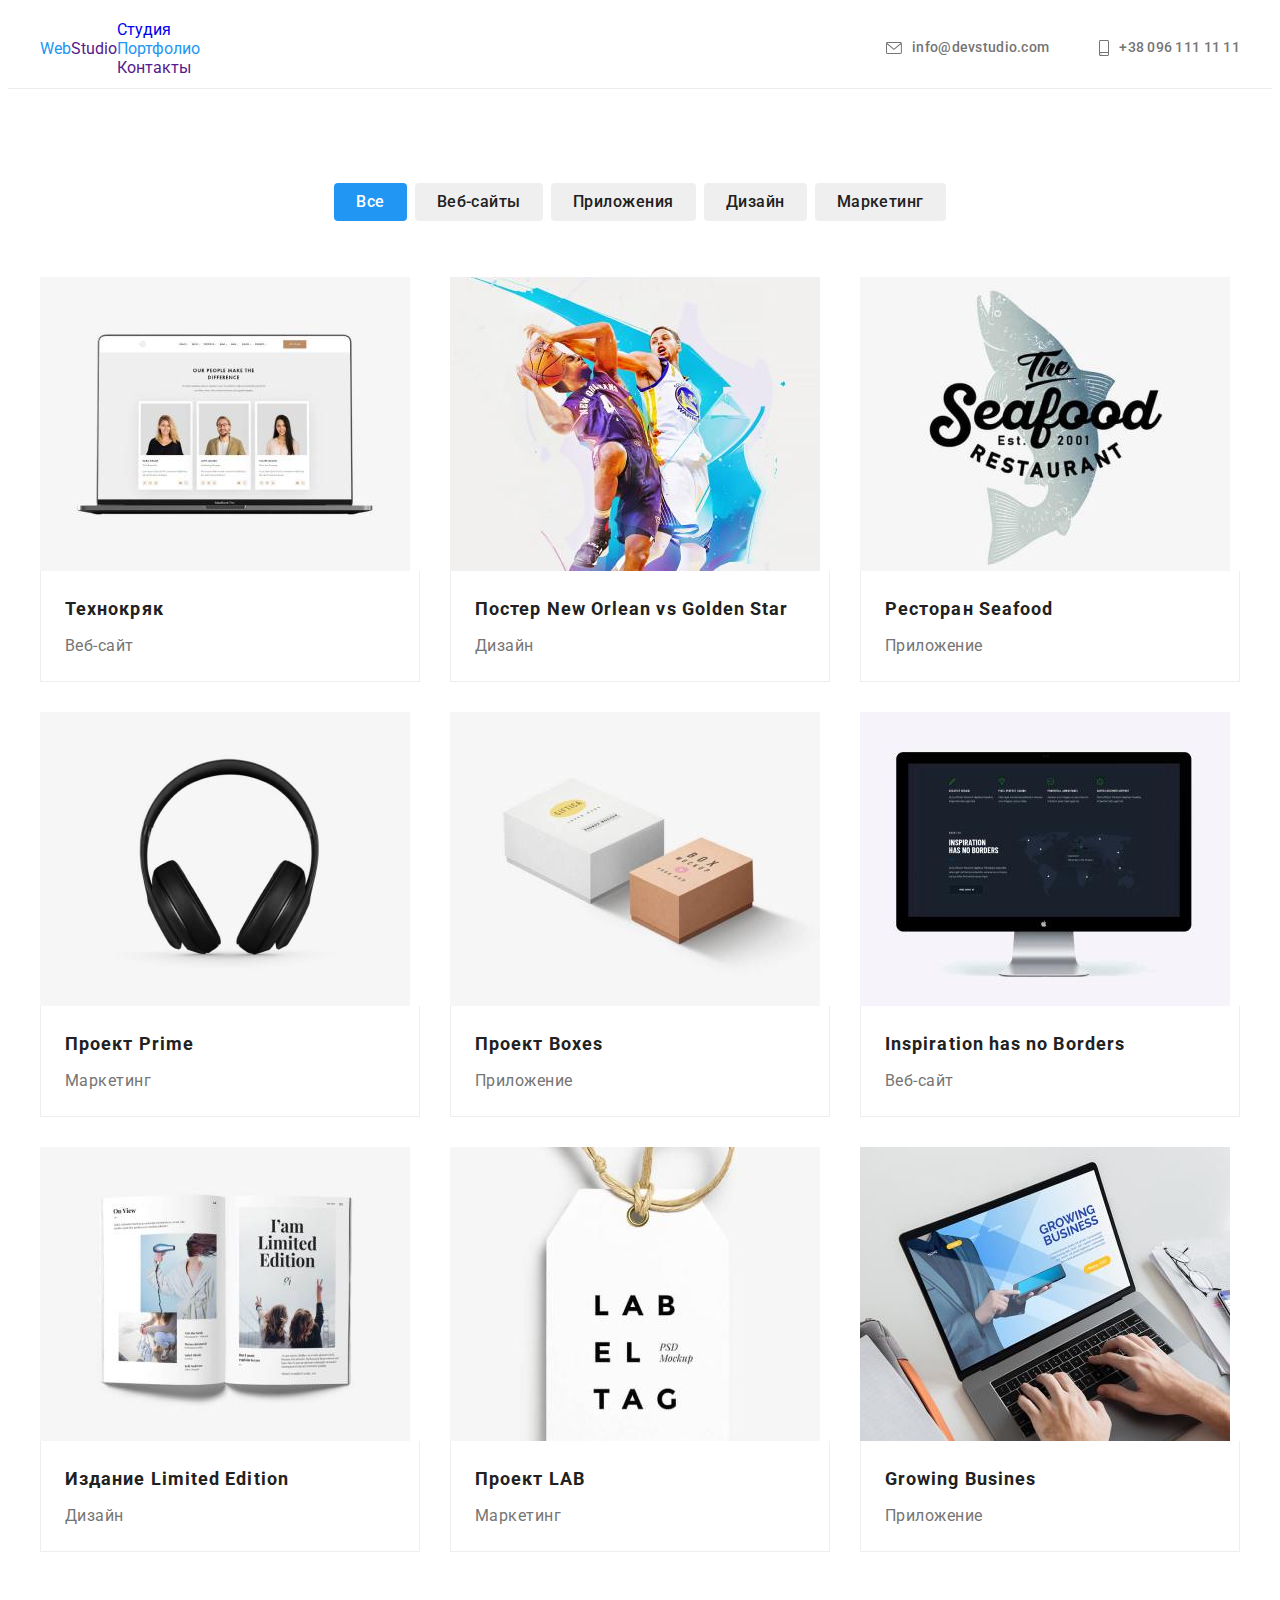
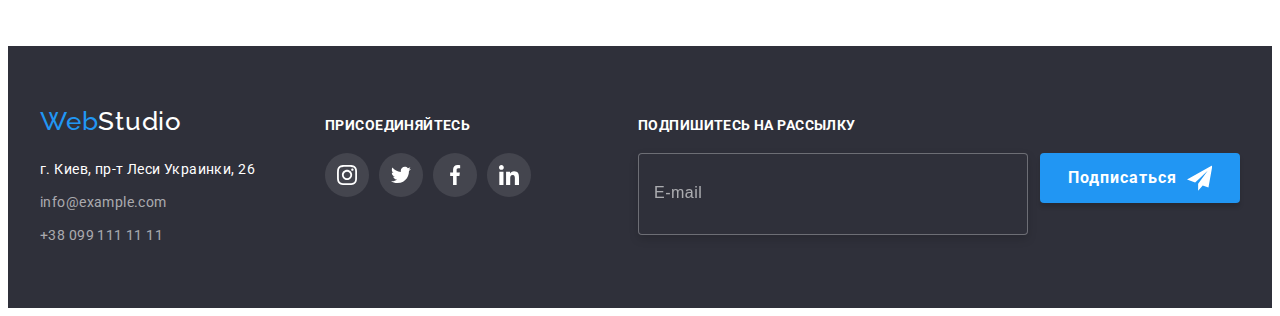
==== portfolio.html @ 70f3ee96 "change html" ====
<!DOCTYPE html>
<html lang="ru">

<head>
    <meta charset="UTF-8">
    <meta http-equiv="X-UA-Compatible" content="IE=edge">
    <meta name="viewport" content="width=device-width, initial-scale=1.0">
    <title>goit-markup-portfolio-7</title>
    <link href="https://fonts.googleapis.com/css2?family=Raleway:wght@700&family=Roboto:wght@400;500;700;900&display=swap"
        rel="stylesheet">
    <link rel="stylesheet" href="https://cdnjs.cloudflare.com/ajax/libs/modern-normalize/1.1.0/modern-normalize.min.css"
        integrity="sha512-wpPYUAdjBVSE4KJnH1VR1HeZfpl1ub8YT/NKx4PuQ5NmX2tKuGu6U/JRp5y+Y8XG2tV+wKQpNHVUX03MfMFn9Q=="
        crossorigin="anonymous" referrerpolicy="no-referrer" />
    <link rel="stylesheet" href="./css/styles.css">
    
</head>

<body>
<header class="header-border">
    <div class="container header-container">
        <nav class="header-nav">
            <a href="" class="webstudio-black link"><span class="logo">Web</span>Studio</a>
            <ul class="navigation">
                <li class="list nav-item">
                    <a href="./index.html" class="link menu-link">Студия</a>
                </li>
                <li class="list nav-item">
                    <a href="" class=" menu-link link current">Портфолио</a>
                </li>
                <li class="list nav-item">
                    <a href="" class="menu-link link">Контакты</a>
                </li>
            </ul>

        </nav>

        <ul class="contacts contact-list">
            <li class="list nav-contacts">
                <a href="mailto:info@devstudio.com" class="contacts-list link">
                    <svg class="envelope" width="16" height="12">
                        <use href="./images/icons.svg#icon-envelope"></use>
                    </svg>
                    info@devstudio.com
                </a>
            </li>
            <li class="list nav-contacts">
                <a href="tel:+380961111111" class="contacts-list link">
                    <svg class="envelope" width="10" height="16">
                        <use href="./images/icons.svg#icon-smartphone"></use>
                    </svg>
                    +38 096 111 11 11</a>
            </li>
        </ul>
    </div>
</header>
    <main>
<section class="section">
    <div class="container">
        <h1 class="visually-hidden">Наши работы</h1>
        <ul class="button-list">
            <li class="list"> <button type="button" class="portfolio-btn  active-btn">Все</button></li>
            <li class="list"> <button type="button" class="portfolio-btn">Веб-сайты</button></li>
            <li class="list"> <button type="button" class="portfolio-btn">Приложения</button></li>
            <li class="list"> <button type="button" class="portfolio-btn">Дизайн</button></li>
            <li class="list"> <button type="button" class="portfolio-btn">Маркетинг</button></li>
        </ul>

        <ul class="card-list">
            <li class="list portfolio-list">
                <a href="" class="link portfolio-link">
                   <div class="portfolio-thumb">                      
                        <div class="portfolio-text">
                            <p class="portfolio-discr">Технокряк это современная площадка распространения коронавируса. Компании используют эту
                                платформу для цифрового
                                шпионажа и атак на защищённые сервера конкурентов.</p>
                        </div>
                  
                            <img src="./images-portfolio/технокряк_vzy2x.jpg" alt="Фото сайта" width="370">
                   </div>             
                    <div class="card-item">
                        <h2 class="projects-item">Технокряк</h2>
                        <p class="projects-discription" >Веб-сайт</p>
                   </div>
                </a>
            </li>
            <li class="list portfolio-list">
                <a href="" class="link portfolio-link">
                    <div class="portfolio-thumb">
                        <div class="portfolio-text">
                            <p class="portfolio-discr">Технокряк это современная площадка распространения коронавируса. Компании используют эту
                                платформу для цифрового шпионажа и атак на защищённые сервера конкурентов.</p>
                        </div>
                        <img src="./images-portfolio/постер_hzv0u.jpg" alt="Два игрока с мячем" width="370">
                    </div>
                        <div class="card-item">
                        <h2 class="projects-item">Постер <span lang="en">New Orlean vs Golden Star</span></h2>
                        <p class="projects-discription">Дизайн</p>
                    </div>
                </a>
            </li>
            <li class="list portfolio-list">
                <a href="" class="link portfolio-link">
                    <div class="portfolio-thumb">
                        <div class="portfolio-text">
                            <p class="portfolio-discr">Технокряк это современная площадка распространения коронавируса. Компании используют
                                эту
                                платформу для цифрового шпионажа и атак на защищённые сервера конкурентов.</p>
                        </div>
                        <img src="./images-portfolio/ресторан_u8nsb.jpg" alt="Логотип ресторана" width="370">
                    </div>
                        <div class="card-item">
                        <h2 class="projects-item"> Ресторан <span lang="en">Seafood</span></h2>
                        <p class="projects-discription">Приложение</p>
                  </div>
               </a>
            </li>
            <li class="list portfolio-list">
                    <a href="" class="link portfolio-link">
                        <div class="portfolio-thumb">
                            <div class="portfolio-text">
                                <p class="portfolio-discr">Технокряк это современная площадка распространения коронавируса. Компании используют
                                    эту
                                    платформу для цифрового шпионажа и атак на защищённые сервера конкурентов.</p>
                            </div>
                        <img src="./images-portfolio/prime_2al8f.jpg" alt="Наушники" width="370">
                    </div>
                        <div class="card-item">
                        <h2 class="projects-item">Проект <span lang="en">Prime</span> </h2>
                        <p class="projects-discription">Маркетинг</p>
                    </div>
                </a>
            </li>
            <li class="list portfolio-list">
                    <a href="" class="link portfolio-link">
                        <div class="portfolio-thumb">
                            <div class="portfolio-text">
                                <p class="portfolio-discr">Технокряк это современная площадка распространения коронавируса. Компании используют
                                    эту
                                    платформу для цифрового шпионажа и атак на защищённые сервера конкурентов.</p>
                            </div>
                        <img src="./images-portfolio/boxes_p5cgm.jpg" alt="Две коробки" width="370">
                       </div>
                        <div class="card-item">
                        <h2 class="projects-item">Проект <span lang="en">Boxes</span> </h2>
                        <p class="projects-discription">Приложение</p>
                    </div>
                </a>
            </li>
            <li class="list portfolio-list">
                <a href="" class="link portfolio-link">
                    <div class="portfolio-thumb">
                        <div class="portfolio-text">
                            <p class="portfolio-discr">Технокряк это современная площадка распространения коронавируса. Компании используют
                                эту
                                платформу для цифрового шпионажа и атак на защищённые сервера конкурентов.</p>
                        </div>
                        <img src="./images-portfolio/inspitation_p3u4z.jpg" alt="Экран компьютера" width="370">
                   </div>
                        <div class="card-item"> 
                        <h2 lang="en" class="projects-item"> Inspiration has no Borders</h2>
                        <p class="projects-discription">Веб-сайт</p>
                    </div>
                </a>
            </li>
            <li class="list portfolio-list">
                <a href="" class="link portfolio-link">
                    <div class="portfolio-thumb">
                        <div class="portfolio-text">
                            <p class="portfolio-discr">Технокряк это современная площадка распространения коронавируса. Компании используют
                                эту
                                платформу для цифрового шпионажа и атак на защищённые сервера конкурентов.</p>
                        </div>
                        <img src="./images-portfolio/издание_phqux.jpg" alt="Разворот журнала" width="370"> 
                    </div>
                        <div class="card-item">
                        <h2 class="projects-item"> Издание <span lang="en">Limited Edition</span></h2>
                        <p class="projects-discription">Дизайн</p>
                    </div>
                </a>
            </li>
            <li class="list portfolio-list">
                <a href="" class="link portfolio-link">
                    <div class="portfolio-thumb">
                        <div class="portfolio-text">
                            <p class="portfolio-discr">Технокряк это современная площадка распространения коронавируса. Компании используют
                                эту
                                платформу для цифрового шпионажа и атак на защищённые сервера конкурентов.</p>
                        </div>
                        <img src="./images-portfolio/lab_fhens.jpg" alt="Белый ярлык с буквами" width="370">
                   </div>
                        <div class="card-item">
                        <h2 class="projects-item">Проект <span lang="en">LAB</span> </h2>
                        <p class="projects-discription">Маркетинг</p>
                    </div>
                </a>
            </li>
            <li class="list portfolio-list">
               <a href="" class="link portfolio-link">
                    <div class="portfolio-thumb">
                        <div class="portfolio-text">
                            <p class="portfolio-discr">Технокряк это современная площадка распространения коронавируса. Компании используют
                                эту
                                платформу для цифрового шпионажа и атак на защищённые сервера конкурентов.</p>
                        </div>
                        <img src="./images-portfolio/growing_d8ru4.jpg" alt="Ноутбук и руки" width="370">
                   </div>
                    <div class="card-item">
                    <h2 lang="en" class="projects-item">Growing Busines </h2>
                    <p class="projects-discription">Приложение</p>
                </div>
            </a>
            </li>
        </ul>
    </div>
</section>
    </main>
<footer class="footer">
    <div class="container container-footer">
        <div class="footer-contacts">
            <a href="" class=" webstudio-white link"><span class="logo">Web</span>Studio</a>
            <address class="address">
                <ul>
                    <li class="list footer-list">
                        <a href="" class="footer-adress link">г. Киев, пр-т Леси Украинки, 26</a>
                    </li>
                    <li class="list footer-list">
                        <a href="" class="link footer-contacts">info@example.com</a>
                    </li>
                    <li class="list">
                        <a href="" class="link footer-contacts">+38 099 111 11 11</a>
                    </li>
                </ul>
            </address>
        </div>
        <div class="footer-div">
            <strong class="footer-header">
                присоединяйтесь
            </strong>
            <ul class="footer-social-list">
                <li class="list social-item">
                    <a href="" class="social-link footer-social-link">
                        <svg class="social-icon footer-social-icon" width="20" height="20">
                            <use href="./images/icons.svg#icon-instagram"></use>
                        </svg>
                    </a>
                </li>
                <li class="list social-item">
                    <a href="" class="social-link footer-social-link">
                        <svg class="social-icon footer-social-icon" width="20" height="20">
                            <use href="./images/icons.svg#icon-twitter"></use>
                        </svg>
                    </a>
                </li>
                <li class="list social-item">
                    <a href="" class="social-link footer-social-link">
                        <svg class="social-icon footer-social-icon" width="20" height="20">
                            <use href="./images/icons.svg#icon-facebook"></use>
                        </svg>
                    </a>
                </li>
                <li class="list social-item">
                    <a href="" class="social-link footer-social-link">
                        <svg class="social-icon footer-social-icon" width="20" height="20">
                            <use href="./images/icons.svg#icon-linkedin"></use>
                        </svg>
                    </a>
                </li>
            </ul>

        </div>

        <div class="footer-form-wrapper">
            <strong class="footer-header">
                Подпишитесь на рассылку
            </strong>
            <form action="#">
                <div class="footer-form">
                    <label class="footer-form-mail">
                        <input type="email" name="user-email" placeholder="E-mail" class="footer-form-input">
                    </label>
                    <button type="submit" class="footer-form-button">Подписаться
                        <svg class="footer-form-icon" width="24" height="24">
                            <use href="./images/icons.svg#icon-icon-send"></use>
                        </svg>
                    </button>
                </div>
            </form>
        </div>
    </div>
</footer>
</body>

</html>
---- css/styles.css ----
/* primary-color-text #757575 */
/* color-header #212121 */
/* color-text-hero #FFFFFF */
/* color-svg-border #afb1b8 */
:root {
  --primary-color-text: #757575;
  --color-header: #212121;
  --accent-color: #2196f3;
  --secondary-color-text: #ffffff;
  --color-svg-border: #afb1b8;
}

body {
  font-family: Roboto, sans-serif;
  color: var(--primary-color-text);
  font-style: normal;
}

ul {
  margin: 0;
  padding: 0;
}

img {
  display: block;
  max-width: 100%;
  height: auto;
}

button {
  cursor: pointer;
}

.visually-hidden {
  position: absolute;
  white-space: nowrap;
  width: 1px;
  height: 1px;
  overflow: hidden;
  border: 0;
  padding: 0;
  clip: rect(0 0 0 0);
  clip-path: inset(50%);
  margin: -1px;
}
.link {
  text-decoration: none;
}
.list {
  list-style: none;
}

p,
h1,
h2,
h3,
h4,
h5,
h6 {
  margin: 0;
}

.section {
  padding-top: 94px;
  padding-bottom: 94px;
}

.container {
  width: 1200px;
  padding-left: 15px;
  padding-right: 15px;
  margin: 0 auto;
}

/*----------- header------------- */
.header-nav__logo {
  display: inline-block;
  font-family: Raleway, sans-serif;
  font-weight: 500;
  font-size: 26px;
  line-height: 1.19;
  letter-spacing: 0.03em;
  color: var(--color-header);

  padding-top: 24px;
  padding-bottom: 24px;
  margin-right: 93px;
}

.navigation-list {
  display: flex;
}
.navigation-list > .list {
  display: inline-block;
}

.navigation-list__item > .link {
  padding-top: 32px;
  padding-bottom: 32px;
}

.navigation-list__item:not(:last-child) {
  margin-right: 50px;
}

.header-container {
  display: flex;
  align-items: center;
}

.header-nav {
  display: flex;
  align-items: center;
}

.logo {
  color: var(--accent-color);
}

.nav-item:not(:last-child) {
  margin-right: 50px;
}

.navigation-list__link {
  display: block;
  font-family: inherit;
  font-weight: 500;
  font-size: 14px;
  line-height: 1.14;
  letter-spacing: 0.02em;
  color: var(--color-header);
  position: relative;

  transition: color 250ms cubic-bezier(0.4, 0, 0.2, 1);
}
.current {
  color: var(--accent-color);
}

.navigation-list__link.current::after {
  content: '';
  display: block;
  position: absolute;
  width: 100%;
  height: 4px;
  bottom: -1px;
  border-radius: 2px;
  background-color: var(--accent-color);
}

.navigation-list__link:hover,
.navigation-list__item:focus {
  color: var(--accent-color);
}

.contacts {
  display: flex;
  margin-left: auto;
}
.contacts-list {
  display: flex;
  font-family: inherit;
  font-weight: 500;
  font-size: 14px;
  line-height: 1.14;
  letter-spacing: 0.02em;
  color: var(--primary-color-text);
  align-items: center;
  padding-top: 32px;
  padding-bottom: 32px;

  transition: color 250ms cubic-bezier(0.4, 0, 0.2, 1);
}

.contacts-list:hover,
.contacts-list:focus {
  color: var(--accent-color);
}

.nav-contacts:not(:last-child) {
  margin-right: 50px;
}

.envelope {
  margin-right: 10px;
  fill: currentColor;
}

.header-border {
  border-bottom: 1px solid #ececec;
}

/* ----------hero--------- */

.hero-container {
  background-image: linear-gradient(
      rgba(47, 48, 58, 0.4),
      rgba(47, 48, 58, 0.4)
    ),
    url(../images/hero.jpg);
  background-repeat: no-repeat;
  background-size: cover;
  background-position: center;
  text-align: center;
  padding-top: 200px;
  padding-bottom: 200px;
  max-width: 1600px;
  margin: 0 auto;
}

.hero-title {
  font-weight: 900;
  font-size: 44px;
  line-height: 1.36;
  letter-spacing: 0.06em;
  text-transform: uppercase;

  color: var(--secondary-color-text);
}

.hero-header {
  width: 696px;
  margin: auto;
}
.hero-btn {
  cursor: pointer;
  font-family: Roboto, sans-serif;
  font-weight: 500;
  font-size: 16px;
  line-height: 1.63;
  letter-spacing: 0.06em;
  color: var(--secondary-color-text);
  background-color: var(--accent-color);
  box-shadow: 0px 4px 4px rgba(0, 0, 0, 0.15);
  border: none;
  border-radius: 4px;
  margin-top: 30px;
  padding: 10px 32px;

  transition: color 250ms cubic-bezier(0.4, 0, 0.2, 1);
}

/* .hero-btn:hover,
.hero-btn:focus {
  cursor: pointer;
  font-family: inherit;
  font-weight: 500;
  font-size: 16px;
  line-height: 1.62;
  text-align: center;
  letter-spacing: 0.06em;
  color: var(--secondary-color-text);
} */

/*-
--------------Особенности-------- */
.features {
  display: flex;
  justify-content: center;
}

.featers-list:not(:last-child) {
  margin-right: 30px;
}

.features-div {
  width: 270px;
  height: 120px;
  margin-bottom: 30px;
  background: #f5f4fa;
  border-radius: 4px;
  display: flex;
  align-items: center;
  justify-content: center;
}

.features-item {
  font-weight: 700;
  font-size: 14px;
  line-height: 1.14;
  letter-spacing: 0.03em;
  text-transform: uppercase;
  color: var(--color-header);
  margin-bottom: 10px;
}
.features-discription {
  font-size: 14px;
  line-height: 1.71;
  letter-spacing: 0.03em;
  color: var(--primary-color-text);
}

/*----------- чем мы занимаемя----------- */
.section-photo {
  padding-top: 0;
}

.photo-list {
  display: flex;
}

.photo-item:not(:last-child) {
  margin-right: 30px;
}

.header-item {
  font-weight: 700;
  font-size: 36px;
  line-height: 1.16;
  text-align: center;
  letter-spacing: 0.03em;
  color: var(--color-header);
  margin-bottom: 50px;
}

.label-item {
  position: relative;
}
.label-discription {
  font-family: inherit;
  font-weight: 700;
  font-size: 14px;
  line-height: calc(16 / 14);
  text-align: center;
  letter-spacing: 0.03em;
  text-transform: uppercase;
  width: 100%;
  position: absolute;
  top: 50%;
  left: 50%;
  transform: translate(-50%, -50%);

  color: var(--secondary-color-text);
}
.photo-label {
  background: rgba(47, 48, 58, 0.8);
  width: 370px;
  height: 70px;
  position: absolute;
  bottom: 0%;
}

/* ------------Наша команда--------- */

.our-team {
  display: flex;
}

.team-card {
  box-shadow: 0px 1px 3px rgba(0, 0, 0, 0.12), 0px 1px 1px rgba(0, 0, 0, 0.14),
    0px 2px 1px rgba(0, 0, 0, 0.2);
  border-radius: 0px 0px 4px 4px;
}

.team-card:not(:last-child) {
  margin-right: 30px;
}

.team {
  font-weight: 500;
  font-size: 16px;
  line-height: 1.19;
  letter-spacing: 0.03em;
  color: var(--color-header);
  margin-bottom: 10px;

  text-align: center;
}

.team-item {
  padding: 30px 32px;
  background-color: var(--secondary-color-text);
}

.team-section {
  background-color: #f5f4fa;
}

.team-profession {
  font-size: 16px;
  line-height: 1.19;
  letter-spacing: 0.03em;
  color: var(--primary-color-text);

  text-align: center;
  margin-bottom: 16px;
}

.social-item {
  width: 44px;
  height: 44px;
  margin-right: 10px;
}

.social-item:last-child {
  margin-right: 0;
}

.social-list {
  display: flex;
  justify-content: center;
}

.social-link {
  width: 100%;
  height: 100%;
  background-color: var(--secondary-color-text);
  border-radius: 50%;
  display: flex;
  align-items: center;
  justify-content: center;
  color: var(--color-svg-border);

  transition: background-color 250ms cubic-bezier(0.4, 0, 0.2, 1),
    color 250ms cubic-bezier(0.4, 0, 0.2, 1);
}

.social-icon {
  fill: currentColor;
}

.social-link:hover,
.social-link:focus {
  background-color: var(--accent-color);
  color: var(--secondary-color-text);
}

/* ---------Постоянные клиенты---- */
.clients {
  display: flex;
  justify-content: center;
}
.client-list:not(:last-child) {
  margin-right: 30px;
}

.client-link {
  width: 170px;
  height: 92px;

  display: flex;
  align-items: center;
  justify-content: center;
  border: 1px solid var(--color-svg-border);
  border-radius: 4px;
  color: var(--color-svg-border);

  transition: border 250ms cubic-bezier(0.4, 0, 0.2, 1),
    color 250ms cubic-bezier(0.4, 0, 0.2, 1);
}

.logo-sp {
  fill: currentColor;
}

.client-link:hover,
.client-link:focus {
  border: 1px solid #2196f3;
  color: var(--accent-color);
}
/* ------------footer---------- */
.footer {
  background-color: #2f303a;
  padding-top: 60px;
  padding-bottom: 60px;
}
.container-footer {
  display: flex;
  align-items: baseline;
}

.footer-contacts {
  margin-right: 70px;
}

.address {
  font-style: inherit;
  margin-top: 20px;
}

.webstudio-white {
  font-family: Raleway, sans-serif;
  font-weight: 500;
  font-size: 26px;
  line-height: 1.19;
  letter-spacing: 0.03em;
  color: var(--secondary-color-text);
}
.footer-adress {
  display: inline-block;
  font-style: inherit;
  font-size: 14px;
  line-height: 1.71;
  letter-spacing: 0.03em;
  color: var(--secondary-color-text);

  transition: color 250ms cubic-bezier(0.4, 0, 0.2, 1);
}
.footer-list {
  margin-bottom: 9px;
}

.footer-adress:hover,
.footer-adress:focus {
  color: var(--accent-color);
}

.footer-contacts {
  font-size: 14px;
  line-height: 1.71;
  letter-spacing: 0.03em;
  color: rgba(255, 255, 255, 0.6);

  transition: color 250ms cubic-bezier(0.4, 0, 0.2, 1);
}

.footer-contacts:hover,
.footer-contacts:focus {
  color: var(--accent-color);
}

.footer-header {
  display: block;
  font-family: inherit;
  font-weight: 700;
  font-size: 14px;
  line-height: calc(16 / 14);
  letter-spacing: 0.03em;
  text-transform: uppercase;

  color: var(--secondary-color-text);
  margin-bottom: 20px;
}

.footer-social-list {
  display: flex;
}

.social-item:not(:last-child) {
  margin-right: 10px;
}

.footer-social-link {
  background-color: rgba(255, 255, 255, 0.1);
  transition: background-color 250ms cubic-bezier(0.4, 0, 0.2, 1);
}

.footer-social-icon {
  fill: var(--secondary-color-text);
}
/* -------footer-form------------- */
.footer-form-wrapper {
  margin-left: auto;
}
.footer-form {
  display: flex;
}

.footer-form-input {
  width: 358px;
  height: 50px;
  border: 1px solid rgba(255, 255, 255, 0.3);
  filter: drop-shadow(0px 4px 4px rgba(0, 0, 0, 0.15));
  border-radius: 4px;
  background-color: #2f303a;
  padding: 15px 15px 15px 15px;
  color: var(--secondary-color-text);
}

.footer-form-input::placeholder {
  display: block;

  font-weight: 400;
  font-size: 16px;
  line-height: calc(20 / 16);

  letter-spacing: 0.03em;

  color: rgba(255, 255, 255, 0.6);
}

.footer-form-button {
  width: 200px;
  height: 50px;
  padding: 10px 28px;
  margin-left: 12px;

  font-family: Roboto;
  font-weight: 700;
  font-size: 16px;
  line-height: calc(30 / 16);
  display: flex;
  align-items: center;
  justify-content: center;
  letter-spacing: 0.06em;

  color: var(--secondary-color-text);

  background: var(--accent-color);
  box-shadow: 0px 4px 4px rgba(0, 0, 0, 0.15);
  border-radius: 4px;
  border: none;
}

.footer-form-icon {
  width: 100%;
  height: 100%;
  margin-left: 10px;
}

/* -------------кнопки портфолио----- */
.button-list {
  display: flex;
  justify-content: center;
  margin-bottom: 56px;
}
.button-list > .list:not(:last-child) {
  margin-right: 8px;
}
.portfolio-btn {
  padding: 6px 22px;
}

.portfolio-btn {
  cursor: pointer;
  font-family: Roboto, sans-serif;
  font-weight: 500;
  font-size: 16px;
  line-height: 1.63;
  letter-spacing: 0.03em;
  color: var(--color-header);
  border: none;
  border-radius: 4px;

  transition: color 250ms cubic-bezier(0.4, 0, 0.2, 1),
    background-color 250ms cubic-bezier(0.4, 0, 0.2, 1),
    box-shadow 250ms cubic-bezier(0.4, 0, 0.2, 1);
}

.portfolio-btn:hover,
.portfolio-btn:focus {
  background-color: var(--accent-color);
  color: var(--secondary-color-text);
  box-shadow: 0px 3px 1px rgba(0, 0, 0, 0.1), 0px 1px 2px rgba(0, 0, 0, 0.08),
    0px 2px 2px rgba(0, 0, 0, 0.12);
}

.active-btn {
  background-color: var(--accent-color);
  color: var(--secondary-color-text);
}

/* --------карточки портфолио----- */
.card-list {
  display: flex;
  flex-wrap: wrap;
  margin-left: -30px;
  margin-top: -30px;
}

.card-list > .list {
  flex-basis: calc(100% / 3 - 30px);
  margin-left: 30px;
  margin-top: 30px;
}
.card-item {
  padding: 20px 24px 20px 24px;
  border: 1px solid #eeeeee;
  border-top: 0;
}
.projects-item {
  font-weight: 700;
  font-size: 18px;
  line-height: 2;
  letter-spacing: 0.06em;
  color: var(--color-header);

  margin-bottom: 4px;
}

.projects-discription {
  font-size: 16px;
  line-height: 1.87;
  letter-spacing: 0.03em;
  color: var(--primary-color-text);
}

.portfolio-link {
  display: block;

  transition: box-shadow 250ms cubic-bezier(0.4, 0, 0.2, 1);
}

.portfolio-link:hover,
.portfolio-link:focus {
  box-shadow: 0px 1px 1px rgba(0, 0, 0, 0.12), 0px 4px 4px rgba(0, 0, 0, 0.06),
    1px 4px 6px rgba(0, 0, 0, 0.16);
}

.portfolio-thumb {
  position: relative;
  overflow: hidden;
}

.portfolio-discr {
  width: 322px;
  font-family: inherit;
  font-weight: 400;
  font-size: 18px;
  line-height: 1.56;
  letter-spacing: 0.03em;
  color: var(--secondary-color-text);

  text-shadow: 0px 4px 4px rgba(0, 0, 0, 0.25);
}

.portfolio-text {
  width: 100%;
  height: 100%;
  position: absolute;
  background-color: rgba(33, 150, 243, 0.9);
  transform: translateY(100%);
  padding: 63px 24px;
  opacity: 0;

  transition: transform 250ms cubic-bezier(0.4, 0, 0.2, 1),
    opacity 250ms cubic-bezier(0.4, 0, 0.2, 1);
}

.portfolio-link:hover .portfolio-text,
.portfolio-link:focus .portfolio-text {
  transform: translateY(0);
  opacity: 1;
}

/* -------модальное окно---- */

.backdrop {
  width: 100vw;
  height: 100vh;
  background: rgba(0, 0, 0, 0.2);
  position: fixed;
  top: 0;
  transition: opacity 250ms cubic-bezier(0.4, 0, 0.2, 1),
    visibility 250ms cubic-bezier(0.4, 0, 0.2, 1);
}

.modal {
  position: absolute;
  width: 530px;

  background-color: var(--secondary-color-text);
  border-radius: 4px;
  padding: 40px;
  top: 50%;
  left: 50%;
  transform: translate(-50%, -50%) scale(1);

  transition: transform 250ms cubic-bezier(0.4, 0, 0.2, 1);
}

.modal-close-btn {
  background-color: var(--secondary-color-text);
  border: 1px solid rgba(0, 0, 0, 0.1);
  width: 30px;
  height: 30px;
  border-radius: 50%;
  position: absolute;
  top: 8px;
  right: 8px;
  display: flex;
  align-items: center;
  justify-content: center;
  transition: color 250ms cubic-bezier(0.4, 0, 0.2, 1);
}

.modal-icon-close {
  fill: currentColor;
}

.modal-close-btn:hover,
.modal-close-btn:focus {
  color: var(--accent-color);
}

.backdrop.is-hidden {
  visibility: hidden;
  opacity: 0;
  pointer-events: none;
}

.backdrop.is-hidden .modal {
  transform: translate(-50%, -50%) scale(1.2);
  transition: transform 250ms cubic-bezier(0.4, 0, 0.2, 1);
}

.modal-icon-close {
  color: currentColor;
}

.modal-form {
  display: flex;
  flex-direction: column;
}
.modal-form-head {
  font-family: inherit;
  font-weight: 700;
  font-size: 20px;
  line-height: calc(23 / 20);
  text-align: center;
  letter-spacing: 0.03em;
  color: #212121;
  margin-bottom: 12px;
}
.modal-form-field {
  font-family: inherit;
  font-weight: 400;
  font-size: 12px;
  line-height: calc(14 / 12);
  letter-spacing: 0.01em;
  margin-bottom: 10px;
  color: var(--primary-color-text);
}
.modal-form-input {
  width: 100%;
  height: 40px;
  background: var(--secondary-color-text);
  border: 1px solid rgba(33, 33, 33, 0.2);
  border-radius: 4px;

  padding-left: 42px;
  transition: border-color 250ms cubic-bezier(0.4, 0, 0.2, 1);
}

.modal-form-input:focus {
  outline: none;
  border: 1px solid var(--accent-color);
}

.modal-form-wrapper {
  display: block;
  position: relative;
  margin-top: 4px;
}
.modal-form-icon {
  position: absolute;
  top: 50%;
  left: 12px;
  transform: translateY(-50%);
  transition: fill 250ms cubic-bezier(0.4, 0, 0.2, 1);
}

.modal-form-input:focus + .modal-form-icon {
  fill: var(--accent-color);
}

.modal-form-massage {
  width: 100%;
  height: 120px;
  border: 1px solid rgba(33, 33, 33, 0.2);
  border-radius: 4px;
  resize: none;
  margin-top: 4px;

  padding: 12px 16px;
  transition: border-color 250ms cubic-bezier(0.4, 0, 0.2, 1);
}

.modal-form-massage:focus {
  outline: none;
  border: 1px solid var(--accent-color);
}

.modal-form-button {
  align-self: center;
  width: 200px;
  height: 50px;

  padding: 10px 55px;
  margin-top: auto;

  cursor: pointer;
  font-family: inherit;
  font-weight: 500;
  font-size: 16px;
  line-height: 1.63;
  letter-spacing: 0.06em;
  color: var(--secondary-color-text);
  background-color: var(--accent-color);
  border: none;
  border-radius: 4px;
  transition: box-shadow 250ms cubic-bezier(0.4, 0, 0.2, 1);
}
.modal-form-button:hover,
.modal-form-button:focus {
  box-shadow: 0px 4px 4px rgba(0, 0, 0, 0.35);
}

.modal-form-massage::placeholder {
  font-weight: 400;
  font-size: 14px;
  line-height: calc(16 / 14);
  letter-spacing: 0.01em;
  margin-bottom: 20px;

  color: rgba(117, 117, 117, 0.5);
}

.modal-form-checkbox {
  display: block;
  margin-right: 8px;
}

.modal-form-checkbox-label {
  font-weight: 400;
  font-size: 14px;
  line-height: calc(24 / 14);

  letter-spacing: 0.03em;

  color: var(--primary-color-text);

  display: flex;
  align-items: center;
  justify-content: center;

  margin-bottom: 30px;
}

.modal-form-checkbox:checked + .modal-form-checkbox-label::before {
  background-image: url(../images/vector.svg);
  background-color: var(--accent-color);
  background-repeat: no-repeat;
  background-position: center;

  border: none;
}

.modal-form-checkbox-label::before {
  display: block;
  content: '';
  width: 16px;
  height: 15px;
  border: 2px solid #212121;
  border-radius: 2px;
  margin-right: 8px;
  cursor: pointer;
  transition: border-color 250ms cubic-bezier(0.4, 0, 0.2, 1);
}
.modal-form-checkbox-label:hover::before,
.modal-form-checkbox-label:focus::before {
  border-color: var(--accent-color);
}

.modal-link {
  color: var(--accent-color);
}
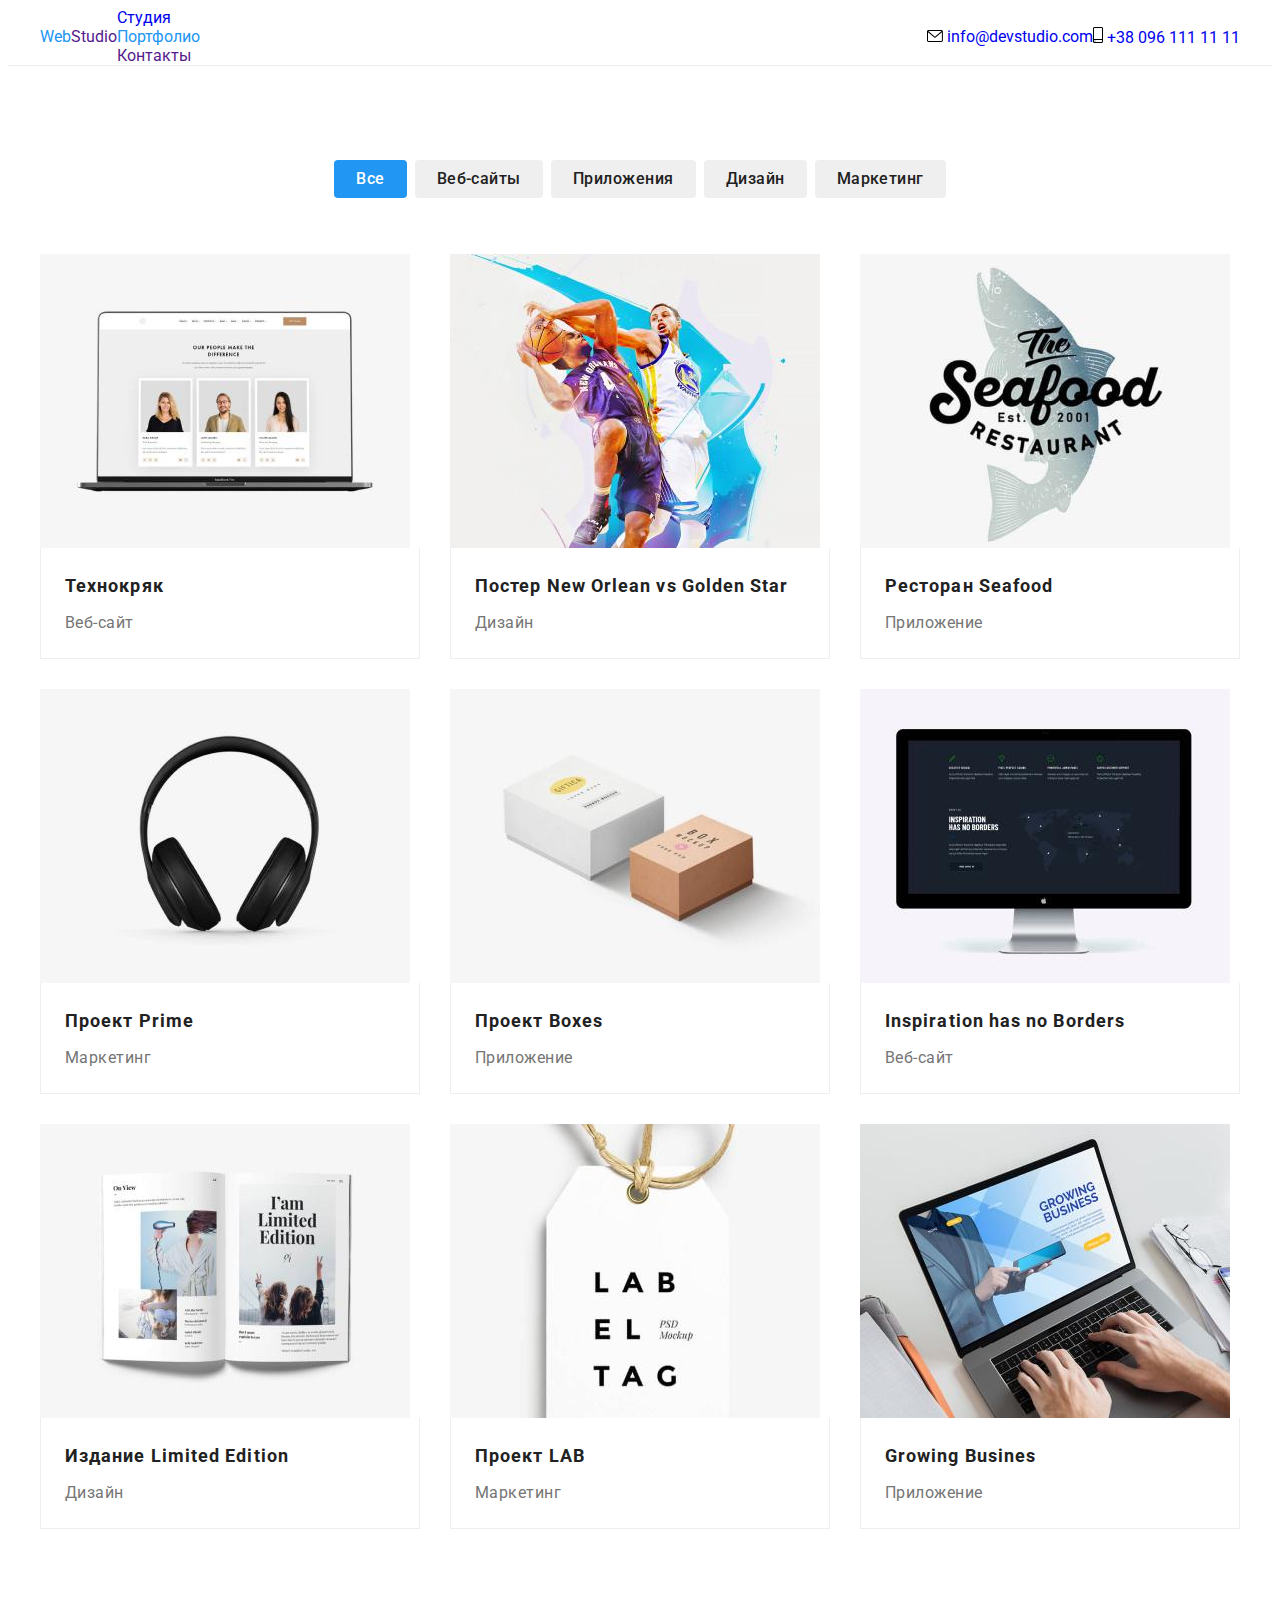
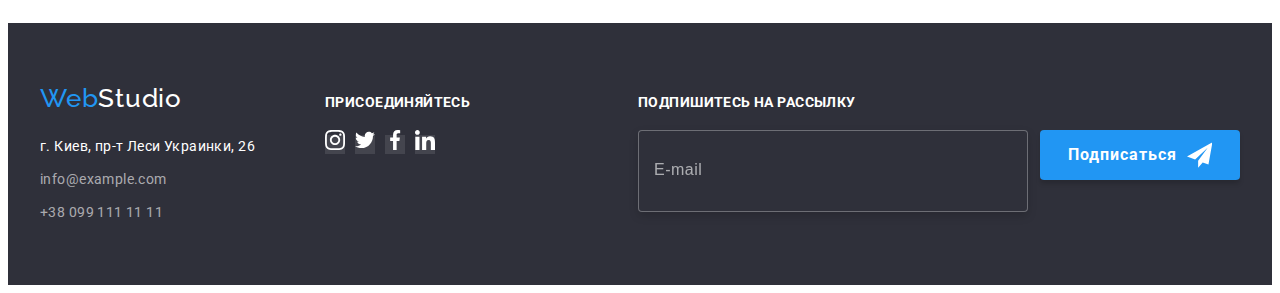
==== commit 7398a46d: "add BAM" ====
--- a/portfolio.html
+++ b/portfolio.html
@@ -58,11 +58,11 @@
     <div class="container">
         <h1 class="visually-hidden">Наши работы</h1>
         <ul class="button-list">
-            <li class="list"> <button type="button" class="portfolio-btn  active-btn">Все</button></li>
-            <li class="list"> <button type="button" class="portfolio-btn">Веб-сайты</button></li>
-            <li class="list"> <button type="button" class="portfolio-btn">Приложения</button></li>
-            <li class="list"> <button type="button" class="portfolio-btn">Дизайн</button></li>
-            <li class="list"> <button type="button" class="portfolio-btn">Маркетинг</button></li>
+            <li class="list"> <button type="button" class="button-list__item  button-list__item--active">Все</button></li>
+            <li class="list"> <button type="button" class="button-list__item">Веб-сайты</button></li>
+            <li class="list"> <button type="button" class="button-list__item">Приложения</button></li>
+            <li class="list"> <button type="button" class="button-list__item">Дизайн</button></li>
+            <li class="list"> <button type="button" class="button-list__item">Маркетинг</button></li>
         </ul>
 
         <ul class="card-list">
--- a/css/styles.css
+++ b/css/styles.css
@@ -157,7 +157,8 @@
   display: flex;
   margin-left: auto;
 }
-.contacts-list {
+
+.contacts-link {
   display: flex;
   font-family: inherit;
   font-weight: 500;
@@ -172,16 +173,16 @@
   transition: color 250ms cubic-bezier(0.4, 0, 0.2, 1);
 }
 
-.contacts-list:hover,
-.contacts-list:focus {
+.contacts-link:hover,
+.contacts-link:focus {
   color: var(--accent-color);
 }
 
-.nav-contacts:not(:last-child) {
+.contacts-list:not(:last-child) {
   margin-right: 50px;
 }
 
-.envelope {
+.contacts-envelope {
   margin-right: 10px;
   fill: currentColor;
 }
@@ -192,7 +193,7 @@
 
 /* ----------hero--------- */
 
-.hero-container {
+.hero {
   background-image: linear-gradient(
       rgba(47, 48, 58, 0.4),
       rgba(47, 48, 58, 0.4)
@@ -208,21 +209,19 @@
   margin: 0 auto;
 }
 
-.hero-title {
+.hero__header {
   font-weight: 900;
   font-size: 44px;
   line-height: 1.36;
   letter-spacing: 0.06em;
   text-transform: uppercase;
-
-  color: var(--secondary-color-text);
-}
-
-.hero-header {
   width: 696px;
   margin: auto;
-}
-.hero-btn {
+
+  color: var(--secondary-color-text);
+}
+
+.hero__btn {
   cursor: pointer;
   font-family: Roboto, sans-serif;
   font-weight: 500;
@@ -240,30 +239,17 @@
   transition: color 250ms cubic-bezier(0.4, 0, 0.2, 1);
 }
 
-/* .hero-btn:hover,
-.hero-btn:focus {
-  cursor: pointer;
-  font-family: inherit;
-  font-weight: 500;
-  font-size: 16px;
-  line-height: 1.62;
-  text-align: center;
-  letter-spacing: 0.06em;
-  color: var(--secondary-color-text);
-} */
-
-/*-
---------------Особенности-------- */
+/* --------------Особенности-------- */
 .features {
   display: flex;
   justify-content: center;
 }
 
-.featers-list:not(:last-child) {
+.featers__list:not(:last-child) {
   margin-right: 30px;
 }
 
-.features-div {
+.features__div {
   width: 270px;
   height: 120px;
   margin-bottom: 30px;
@@ -274,7 +260,7 @@
   justify-content: center;
 }
 
-.features-item {
+.features__item {
   font-weight: 700;
   font-size: 14px;
   line-height: 1.14;
@@ -283,7 +269,7 @@
   color: var(--color-header);
   margin-bottom: 10px;
 }
-.features-discription {
+.features__discription {
   font-size: 14px;
   line-height: 1.71;
   letter-spacing: 0.03em;
@@ -299,7 +285,7 @@
   display: flex;
 }
 
-.photo-item:not(:last-child) {
+.photo-list__item:not(:last-child) {
   margin-right: 30px;
 }
 
@@ -313,10 +299,10 @@
   margin-bottom: 50px;
 }
 
-.label-item {
+.photo-list__wrapper {
   position: relative;
 }
-.label-discription {
+.photo-list__discription {
   font-family: inherit;
   font-weight: 700;
   font-size: 14px;
@@ -332,7 +318,7 @@
 
   color: var(--secondary-color-text);
 }
-.photo-label {
+.photo-list__label {
   background: rgba(47, 48, 58, 0.8);
   width: 370px;
   height: 70px;
@@ -342,21 +328,21 @@
 
 /* ------------Наша команда--------- */
 
-.our-team {
-  display: flex;
-}
-
-.team-card {
+.team {
+  display: flex;
+}
+
+.team__card {
   box-shadow: 0px 1px 3px rgba(0, 0, 0, 0.12), 0px 1px 1px rgba(0, 0, 0, 0.14),
     0px 2px 1px rgba(0, 0, 0, 0.2);
   border-radius: 0px 0px 4px 4px;
 }
 
-.team-card:not(:last-child) {
+.team__card:not(:last-child) {
   margin-right: 30px;
 }
 
-.team {
+.team__header {
   font-weight: 500;
   font-size: 16px;
   line-height: 1.19;
@@ -367,7 +353,7 @@
   text-align: center;
 }
 
-.team-item {
+.team__item {
   padding: 30px 32px;
   background-color: var(--secondary-color-text);
 }
@@ -376,7 +362,7 @@
   background-color: #f5f4fa;
 }
 
-.team-profession {
+.team__profession {
   font-size: 16px;
   line-height: 1.19;
   letter-spacing: 0.03em;
@@ -385,23 +371,21 @@
   text-align: center;
   margin-bottom: 16px;
 }
-
-.social-item {
+.social-list {
+  display: flex;
+  justify-content: center;
+}
+.social-list__item {
   width: 44px;
   height: 44px;
   margin-right: 10px;
 }
 
-.social-item:last-child {
+.social-list__item:last-child {
   margin-right: 0;
 }
 
-.social-list {
-  display: flex;
-  justify-content: center;
-}
-
-.social-link {
+.social-list__link {
   width: 100%;
   height: 100%;
   background-color: var(--secondary-color-text);
@@ -415,12 +399,12 @@
     color 250ms cubic-bezier(0.4, 0, 0.2, 1);
 }
 
-.social-icon {
+.social-list__icon {
   fill: currentColor;
 }
 
-.social-link:hover,
-.social-link:focus {
+.social-list__link:hover,
+.social-list__link:focus {
   background-color: var(--accent-color);
   color: var(--secondary-color-text);
 }
@@ -430,11 +414,11 @@
   display: flex;
   justify-content: center;
 }
-.client-list:not(:last-child) {
+.clients__list:not(:last-child) {
   margin-right: 30px;
 }
 
-.client-link {
+.clients__link {
   width: 170px;
   height: 92px;
 
@@ -449,12 +433,12 @@
     color 250ms cubic-bezier(0.4, 0, 0.2, 1);
 }
 
-.logo-sp {
+.clients__logo {
   fill: currentColor;
 }
 
-.client-link:hover,
-.client-link:focus {
+.clients__link:hover,
+.clients__link:focus {
   border: 1px solid #2196f3;
   color: var(--accent-color);
 }
@@ -617,11 +601,9 @@
 .button-list > .list:not(:last-child) {
   margin-right: 8px;
 }
-.portfolio-btn {
+
+.button-list__item {
   padding: 6px 22px;
-}
-
-.portfolio-btn {
   cursor: pointer;
   font-family: Roboto, sans-serif;
   font-weight: 500;
@@ -637,15 +619,15 @@
     box-shadow 250ms cubic-bezier(0.4, 0, 0.2, 1);
 }
 
-.portfolio-btn:hover,
-.portfolio-btn:focus {
+.button-list__item:hover,
+.button-list__item:focus {
   background-color: var(--accent-color);
   color: var(--secondary-color-text);
   box-shadow: 0px 3px 1px rgba(0, 0, 0, 0.1), 0px 1px 2px rgba(0, 0, 0, 0.08),
     0px 2px 2px rgba(0, 0, 0, 0.12);
 }
 
-.active-btn {
+.button-list__item--active {
   background-color: var(--accent-color);
   color: var(--secondary-color-text);
 }
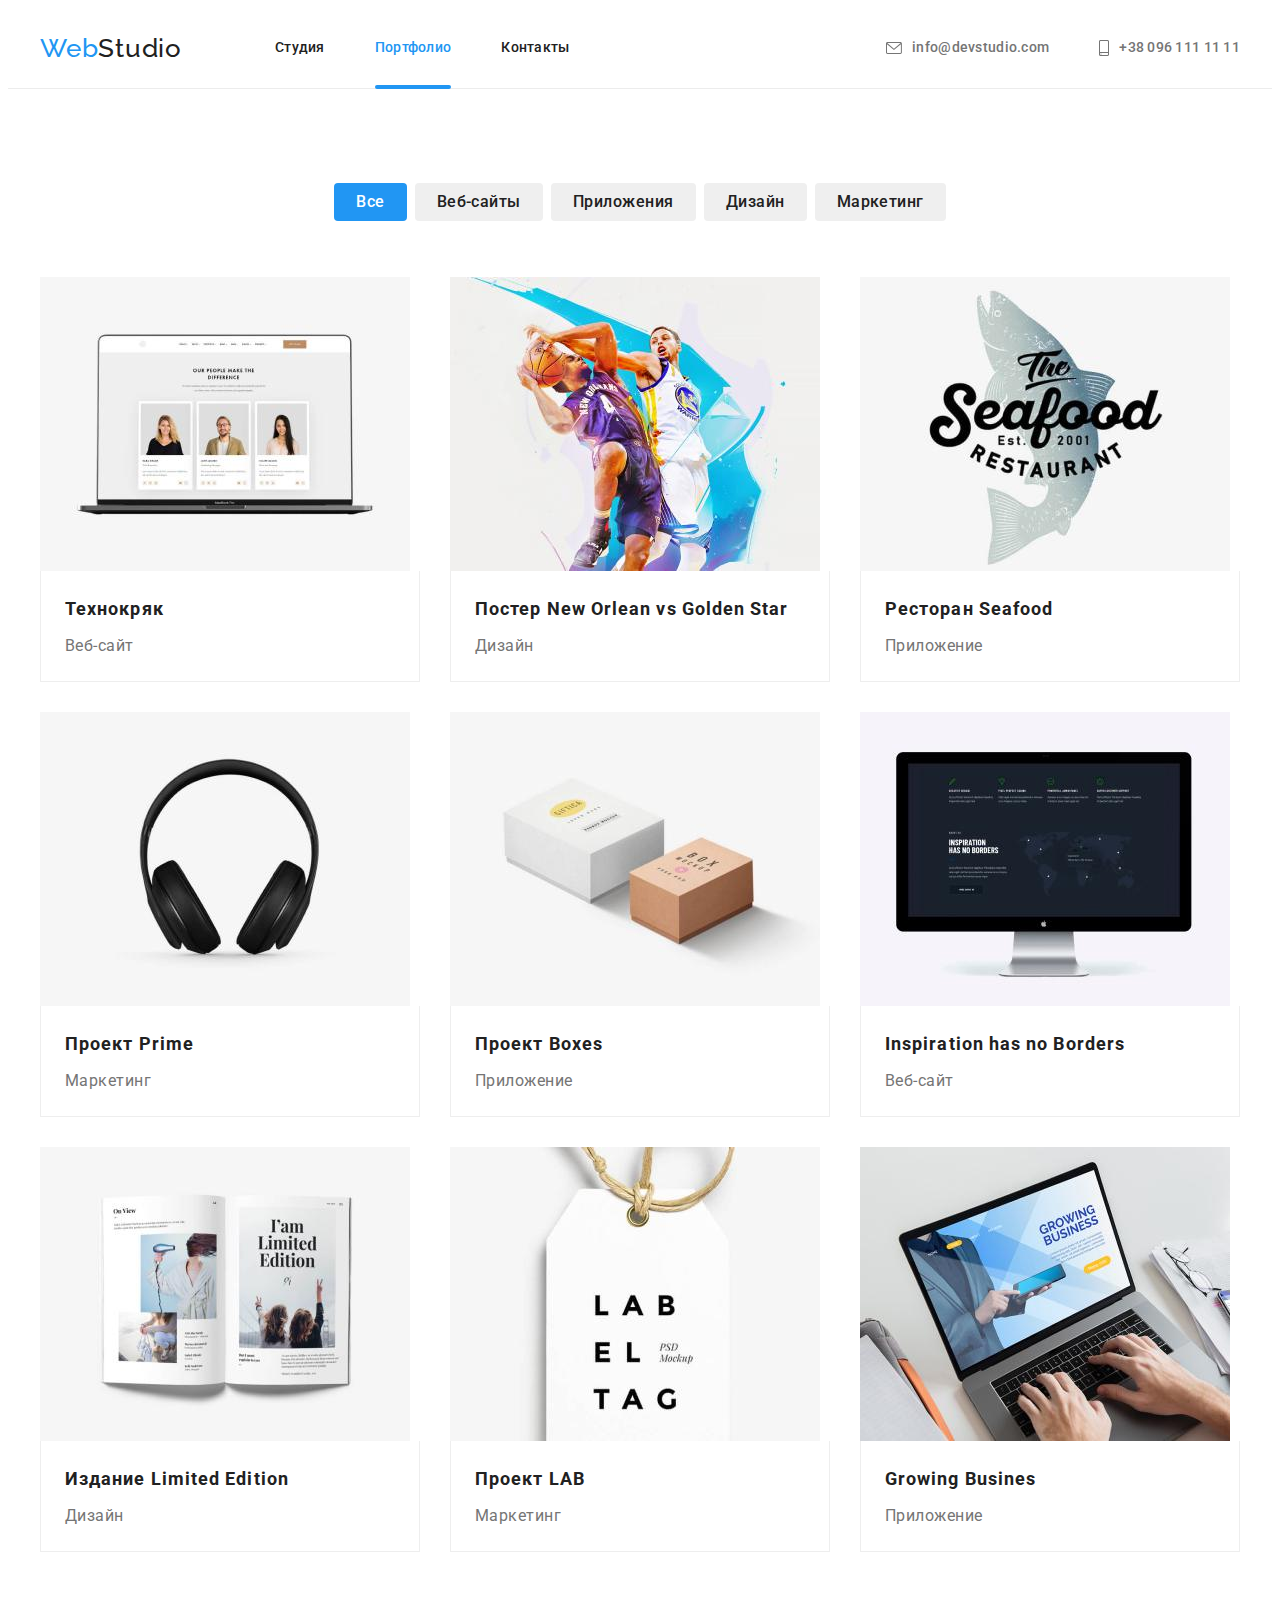
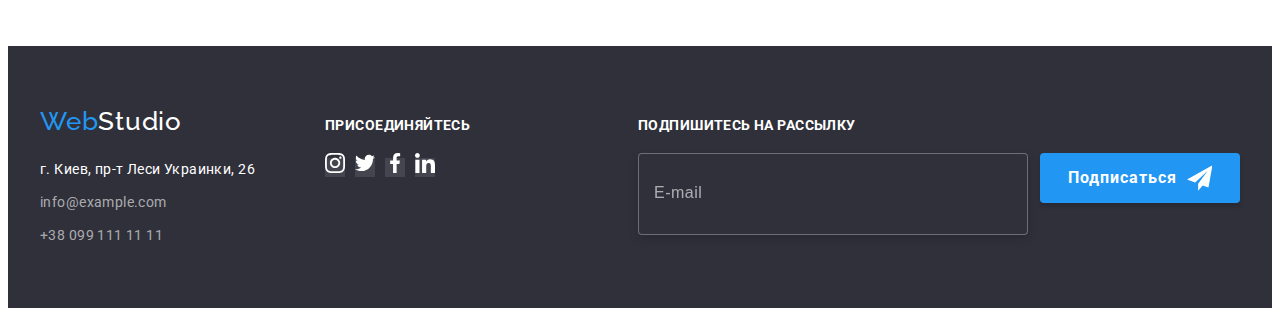
==== commit 60300905: "fix" ====
--- a/portfolio.html
+++ b/portfolio.html
@@ -16,36 +16,36 @@
 </head>
 
 <body>
-<header class="header-border">
+<header class="header header-border">
     <div class="container header-container">
         <nav class="header-nav">
-            <a href="" class="webstudio-black link"><span class="logo">Web</span>Studio</a>
-            <ul class="navigation">
-                <li class="list nav-item">
-                    <a href="./index.html" class="link menu-link">Студия</a>
-                </li>
-                <li class="list nav-item">
-                    <a href="" class=" menu-link link current">Портфолио</a>
-                </li>
-                <li class="list nav-item">
-                    <a href="" class="menu-link link">Контакты</a>
+            <a href="" class="header-nav__logo link"><span class="logo">Web</span>Studio</a>
+            <ul class="navigation-list">
+                <li class="list navigation-list__item">
+                    <a href="./index.html" class="navigation-list__link link">Студия</a>
+                </li>
+                <li class="list navigation-list__item">
+                    <a href="" class="navigation-list__link link current">Портфолио</a>
+                </li>
+                <li class="list navigation-list__item">
+                    <a href="" class="navigation-list__link link">Контакты</a>
                 </li>
             </ul>
 
         </nav>
 
-        <ul class="contacts contact-list">
-            <li class="list nav-contacts">
-                <a href="mailto:info@devstudio.com" class="contacts-list link">
-                    <svg class="envelope" width="16" height="12">
+        <ul class="contacts">
+            <li class="list contacts-list">
+                <a href="mailto:info@devstudio.com" class="contacts-list__link link">
+                    <svg class="contacts-list__envelope" width="16" height="12">
                         <use href="./images/icons.svg#icon-envelope"></use>
                     </svg>
                     info@devstudio.com
                 </a>
             </li>
-            <li class="list nav-contacts">
-                <a href="tel:+380961111111" class="contacts-list link">
-                    <svg class="envelope" width="10" height="16">
+            <li class="list contacts-list">
+                <a href="tel:+380961111111" class="contacts-list__link link">
+                    <svg class="contacts-list__envelope" width="10" height="16">
                         <use href="./images/icons.svg#icon-smartphone"></use>
                     </svg>
                     +38 096 111 11 11</a>
--- a/css/styles.css
+++ b/css/styles.css
@@ -158,7 +158,7 @@
   margin-left: auto;
 }
 
-.contacts-link {
+.contacts-list__link {
   display: flex;
   font-family: inherit;
   font-weight: 500;
@@ -173,8 +173,8 @@
   transition: color 250ms cubic-bezier(0.4, 0, 0.2, 1);
 }
 
-.contacts-link:hover,
-.contacts-link:focus {
+.contacts-list__link:hover,
+.contacts-list__link:focus {
   color: var(--accent-color);
 }
 
@@ -182,7 +182,7 @@
   margin-right: 50px;
 }
 
-.contacts-envelope {
+.contacts-list__envelope {
   margin-right: 10px;
   fill: currentColor;
 }
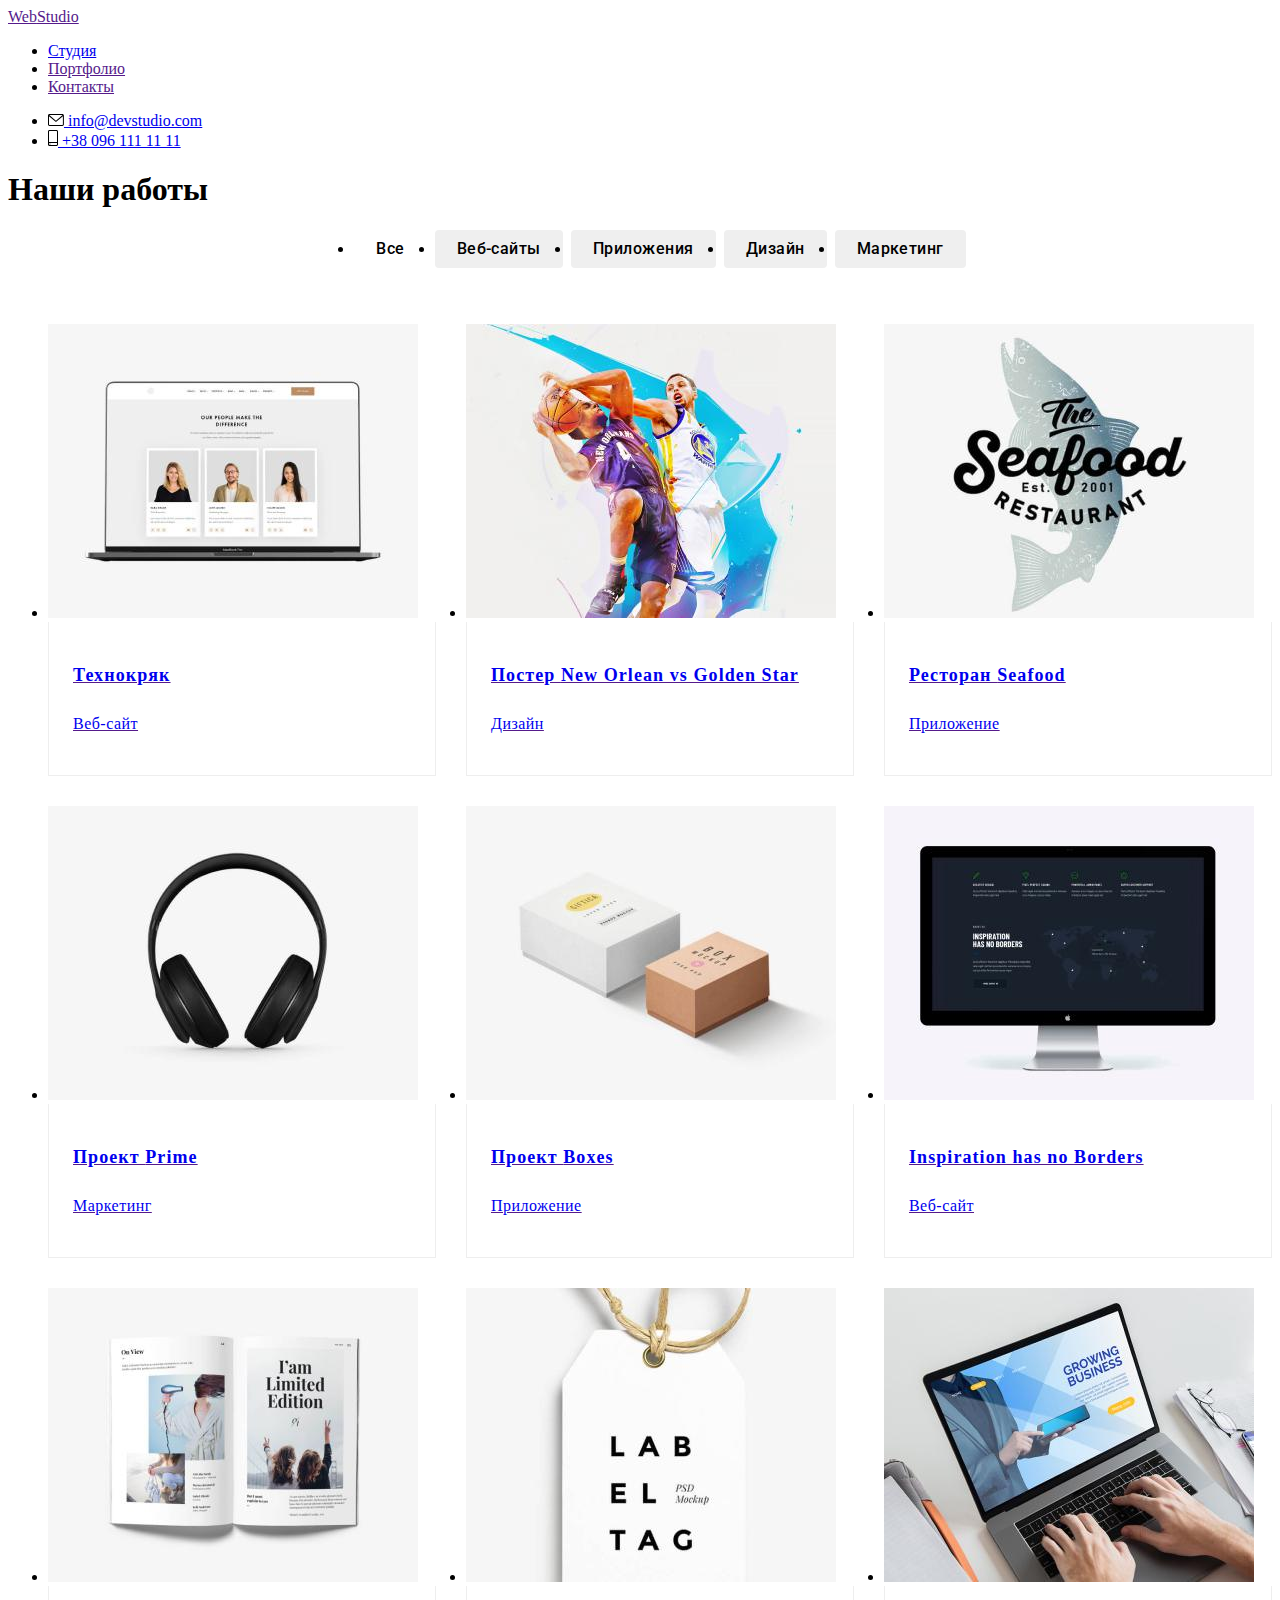
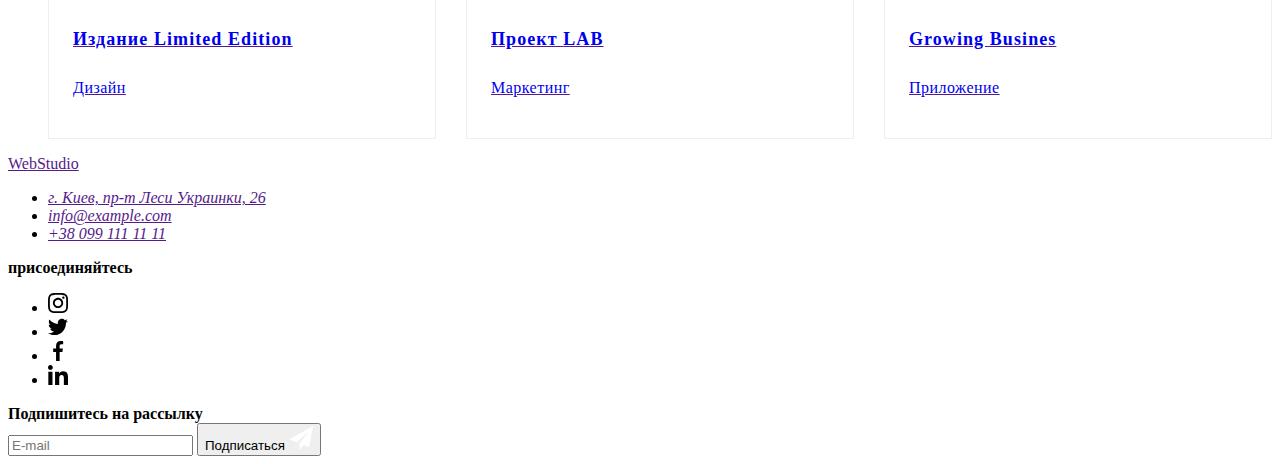
==== commit fc66a570: "add scss" ====
--- a/portfolio.html
+++ b/portfolio.html
@@ -18,8 +18,10 @@
 <body>
 <header class="header header-border">
     <div class="container header-container">
-        <nav class="header-nav">
-            <a href="" class="header-nav__logo link"><span class="logo">Web</span>Studio</a>
+        <nav class="nav">
+            
+            <a href="" class="nav__logo link"><span class="logo">Web</span>Studio</a>
+            
             <ul class="navigation-list">
                 <li class="list navigation-list__item">
                     <a href="./index.html" class="navigation-list__link link">Студия</a>
--- a/css/styles.css
+++ b/css/styles.css
@@ -1,596 +1,18 @@
-/* primary-color-text #757575 */
-/* color-header #212121 */
-/* color-text-hero #FFFFFF */
-/* color-svg-border #afb1b8 */
-:root {
-  --primary-color-text: #757575;
-  --color-header: #212121;
-  --accent-color: #2196f3;
-  --secondary-color-text: #ffffff;
-  --color-svg-border: #afb1b8;
-}
-
-body {
-  font-family: Roboto, sans-serif;
-  color: var(--primary-color-text);
-  font-style: normal;
-}
-
-ul {
-  margin: 0;
-  padding: 0;
-}
-
-img {
-  display: block;
-  max-width: 100%;
-  height: auto;
-}
-
-button {
-  cursor: pointer;
-}
-
-.visually-hidden {
-  position: absolute;
-  white-space: nowrap;
-  width: 1px;
-  height: 1px;
-  overflow: hidden;
-  border: 0;
-  padding: 0;
-  clip: rect(0 0 0 0);
-  clip-path: inset(50%);
-  margin: -1px;
-}
-.link {
-  text-decoration: none;
-}
-.list {
-  list-style: none;
-}
-
-p,
-h1,
-h2,
-h3,
-h4,
-h5,
-h6 {
-  margin: 0;
-}
-
-.section {
-  padding-top: 94px;
-  padding-bottom: 94px;
-}
-
-.container {
-  width: 1200px;
-  padding-left: 15px;
-  padding-right: 15px;
-  margin: 0 auto;
-}
-
 /*----------- header------------- */
-.header-nav__logo {
-  display: inline-block;
-  font-family: Raleway, sans-serif;
-  font-weight: 500;
-  font-size: 26px;
-  line-height: 1.19;
-  letter-spacing: 0.03em;
-  color: var(--color-header);
-
-  padding-top: 24px;
-  padding-bottom: 24px;
-  margin-right: 93px;
-}
-
-.navigation-list {
-  display: flex;
-}
-.navigation-list > .list {
-  display: inline-block;
-}
-
-.navigation-list__item > .link {
-  padding-top: 32px;
-  padding-bottom: 32px;
-}
-
-.navigation-list__item:not(:last-child) {
-  margin-right: 50px;
-}
-
-.header-container {
-  display: flex;
-  align-items: center;
-}
-
-.header-nav {
-  display: flex;
-  align-items: center;
-}
-
-.logo {
-  color: var(--accent-color);
-}
-
-.nav-item:not(:last-child) {
-  margin-right: 50px;
-}
-
-.navigation-list__link {
-  display: block;
-  font-family: inherit;
-  font-weight: 500;
-  font-size: 14px;
-  line-height: 1.14;
-  letter-spacing: 0.02em;
-  color: var(--color-header);
-  position: relative;
-
-  transition: color 250ms cubic-bezier(0.4, 0, 0.2, 1);
-}
-.current {
-  color: var(--accent-color);
-}
-
-.navigation-list__link.current::after {
-  content: '';
-  display: block;
-  position: absolute;
-  width: 100%;
-  height: 4px;
-  bottom: -1px;
-  border-radius: 2px;
-  background-color: var(--accent-color);
-}
-
-.navigation-list__link:hover,
-.navigation-list__item:focus {
-  color: var(--accent-color);
-}
-
-.contacts {
-  display: flex;
-  margin-left: auto;
-}
-
-.contacts-list__link {
-  display: flex;
-  font-family: inherit;
-  font-weight: 500;
-  font-size: 14px;
-  line-height: 1.14;
-  letter-spacing: 0.02em;
-  color: var(--primary-color-text);
-  align-items: center;
-  padding-top: 32px;
-  padding-bottom: 32px;
-
-  transition: color 250ms cubic-bezier(0.4, 0, 0.2, 1);
-}
-
-.contacts-list__link:hover,
-.contacts-list__link:focus {
-  color: var(--accent-color);
-}
-
-.contacts-list:not(:last-child) {
-  margin-right: 50px;
-}
-
-.contacts-list__envelope {
-  margin-right: 10px;
-  fill: currentColor;
-}
-
-.header-border {
-  border-bottom: 1px solid #ececec;
-}
 
 /* ----------hero--------- */
 
-.hero {
-  background-image: linear-gradient(
-      rgba(47, 48, 58, 0.4),
-      rgba(47, 48, 58, 0.4)
-    ),
-    url(../images/hero.jpg);
-  background-repeat: no-repeat;
-  background-size: cover;
-  background-position: center;
-  text-align: center;
-  padding-top: 200px;
-  padding-bottom: 200px;
-  max-width: 1600px;
-  margin: 0 auto;
-}
-
-.hero__header {
-  font-weight: 900;
-  font-size: 44px;
-  line-height: 1.36;
-  letter-spacing: 0.06em;
-  text-transform: uppercase;
-  width: 696px;
-  margin: auto;
-
-  color: var(--secondary-color-text);
-}
-
-.hero__btn {
-  cursor: pointer;
-  font-family: Roboto, sans-serif;
-  font-weight: 500;
-  font-size: 16px;
-  line-height: 1.63;
-  letter-spacing: 0.06em;
-  color: var(--secondary-color-text);
-  background-color: var(--accent-color);
-  box-shadow: 0px 4px 4px rgba(0, 0, 0, 0.15);
-  border: none;
-  border-radius: 4px;
-  margin-top: 30px;
-  padding: 10px 32px;
-
-  transition: color 250ms cubic-bezier(0.4, 0, 0.2, 1);
-}
-
 /* --------------Особенности-------- */
-.features {
-  display: flex;
-  justify-content: center;
-}
-
-.featers__list:not(:last-child) {
-  margin-right: 30px;
-}
-
-.features__div {
-  width: 270px;
-  height: 120px;
-  margin-bottom: 30px;
-  background: #f5f4fa;
-  border-radius: 4px;
-  display: flex;
-  align-items: center;
-  justify-content: center;
-}
-
-.features__item {
-  font-weight: 700;
-  font-size: 14px;
-  line-height: 1.14;
-  letter-spacing: 0.03em;
-  text-transform: uppercase;
-  color: var(--color-header);
-  margin-bottom: 10px;
-}
-.features__discription {
-  font-size: 14px;
-  line-height: 1.71;
-  letter-spacing: 0.03em;
-  color: var(--primary-color-text);
-}
 
 /*----------- чем мы занимаемя----------- */
-.section-photo {
-  padding-top: 0;
-}
-
-.photo-list {
-  display: flex;
-}
-
-.photo-list__item:not(:last-child) {
-  margin-right: 30px;
-}
-
-.header-item {
-  font-weight: 700;
-  font-size: 36px;
-  line-height: 1.16;
-  text-align: center;
-  letter-spacing: 0.03em;
-  color: var(--color-header);
-  margin-bottom: 50px;
-}
-
-.photo-list__wrapper {
-  position: relative;
-}
-.photo-list__discription {
-  font-family: inherit;
-  font-weight: 700;
-  font-size: 14px;
-  line-height: calc(16 / 14);
-  text-align: center;
-  letter-spacing: 0.03em;
-  text-transform: uppercase;
-  width: 100%;
-  position: absolute;
-  top: 50%;
-  left: 50%;
-  transform: translate(-50%, -50%);
-
-  color: var(--secondary-color-text);
-}
-.photo-list__label {
-  background: rgba(47, 48, 58, 0.8);
-  width: 370px;
-  height: 70px;
-  position: absolute;
-  bottom: 0%;
-}
 
 /* ------------Наша команда--------- */
 
-.team {
-  display: flex;
-}
-
-.team__card {
-  box-shadow: 0px 1px 3px rgba(0, 0, 0, 0.12), 0px 1px 1px rgba(0, 0, 0, 0.14),
-    0px 2px 1px rgba(0, 0, 0, 0.2);
-  border-radius: 0px 0px 4px 4px;
-}
-
-.team__card:not(:last-child) {
-  margin-right: 30px;
-}
-
-.team__header {
-  font-weight: 500;
-  font-size: 16px;
-  line-height: 1.19;
-  letter-spacing: 0.03em;
-  color: var(--color-header);
-  margin-bottom: 10px;
-
-  text-align: center;
-}
-
-.team__item {
-  padding: 30px 32px;
-  background-color: var(--secondary-color-text);
-}
-
-.team-section {
-  background-color: #f5f4fa;
-}
-
-.team__profession {
-  font-size: 16px;
-  line-height: 1.19;
-  letter-spacing: 0.03em;
-  color: var(--primary-color-text);
-
-  text-align: center;
-  margin-bottom: 16px;
-}
-.social-list {
-  display: flex;
-  justify-content: center;
-}
-.social-list__item {
-  width: 44px;
-  height: 44px;
-  margin-right: 10px;
-}
-
-.social-list__item:last-child {
-  margin-right: 0;
-}
-
-.social-list__link {
-  width: 100%;
-  height: 100%;
-  background-color: var(--secondary-color-text);
-  border-radius: 50%;
-  display: flex;
-  align-items: center;
-  justify-content: center;
-  color: var(--color-svg-border);
-
-  transition: background-color 250ms cubic-bezier(0.4, 0, 0.2, 1),
-    color 250ms cubic-bezier(0.4, 0, 0.2, 1);
-}
-
-.social-list__icon {
-  fill: currentColor;
-}
-
-.social-list__link:hover,
-.social-list__link:focus {
-  background-color: var(--accent-color);
-  color: var(--secondary-color-text);
-}
-
 /* ---------Постоянные клиенты---- */
-.clients {
-  display: flex;
-  justify-content: center;
-}
-.clients__list:not(:last-child) {
-  margin-right: 30px;
-}
-
-.clients__link {
-  width: 170px;
-  height: 92px;
-
-  display: flex;
-  align-items: center;
-  justify-content: center;
-  border: 1px solid var(--color-svg-border);
-  border-radius: 4px;
-  color: var(--color-svg-border);
-
-  transition: border 250ms cubic-bezier(0.4, 0, 0.2, 1),
-    color 250ms cubic-bezier(0.4, 0, 0.2, 1);
-}
-
-.clients__logo {
-  fill: currentColor;
-}
-
-.clients__link:hover,
-.clients__link:focus {
-  border: 1px solid #2196f3;
-  color: var(--accent-color);
-}
+
 /* ------------footer---------- */
-.footer {
-  background-color: #2f303a;
-  padding-top: 60px;
-  padding-bottom: 60px;
-}
-.container-footer {
-  display: flex;
-  align-items: baseline;
-}
-
-.footer-contacts {
-  margin-right: 70px;
-}
-
-.address {
-  font-style: inherit;
-  margin-top: 20px;
-}
-
-.webstudio-white {
-  font-family: Raleway, sans-serif;
-  font-weight: 500;
-  font-size: 26px;
-  line-height: 1.19;
-  letter-spacing: 0.03em;
-  color: var(--secondary-color-text);
-}
-.footer-adress {
-  display: inline-block;
-  font-style: inherit;
-  font-size: 14px;
-  line-height: 1.71;
-  letter-spacing: 0.03em;
-  color: var(--secondary-color-text);
-
-  transition: color 250ms cubic-bezier(0.4, 0, 0.2, 1);
-}
-.footer-list {
-  margin-bottom: 9px;
-}
-
-.footer-adress:hover,
-.footer-adress:focus {
-  color: var(--accent-color);
-}
-
-.footer-contacts {
-  font-size: 14px;
-  line-height: 1.71;
-  letter-spacing: 0.03em;
-  color: rgba(255, 255, 255, 0.6);
-
-  transition: color 250ms cubic-bezier(0.4, 0, 0.2, 1);
-}
-
-.footer-contacts:hover,
-.footer-contacts:focus {
-  color: var(--accent-color);
-}
-
-.footer-header {
-  display: block;
-  font-family: inherit;
-  font-weight: 700;
-  font-size: 14px;
-  line-height: calc(16 / 14);
-  letter-spacing: 0.03em;
-  text-transform: uppercase;
-
-  color: var(--secondary-color-text);
-  margin-bottom: 20px;
-}
-
-.footer-social-list {
-  display: flex;
-}
-
-.social-item:not(:last-child) {
-  margin-right: 10px;
-}
-
-.footer-social-link {
-  background-color: rgba(255, 255, 255, 0.1);
-  transition: background-color 250ms cubic-bezier(0.4, 0, 0.2, 1);
-}
-
-.footer-social-icon {
-  fill: var(--secondary-color-text);
-}
+
 /* -------footer-form------------- */
-.footer-form-wrapper {
-  margin-left: auto;
-}
-.footer-form {
-  display: flex;
-}
-
-.footer-form-input {
-  width: 358px;
-  height: 50px;
-  border: 1px solid rgba(255, 255, 255, 0.3);
-  filter: drop-shadow(0px 4px 4px rgba(0, 0, 0, 0.15));
-  border-radius: 4px;
-  background-color: #2f303a;
-  padding: 15px 15px 15px 15px;
-  color: var(--secondary-color-text);
-}
-
-.footer-form-input::placeholder {
-  display: block;
-
-  font-weight: 400;
-  font-size: 16px;
-  line-height: calc(20 / 16);
-
-  letter-spacing: 0.03em;
-
-  color: rgba(255, 255, 255, 0.6);
-}
-
-.footer-form-button {
-  width: 200px;
-  height: 50px;
-  padding: 10px 28px;
-  margin-left: 12px;
-
-  font-family: Roboto;
-  font-weight: 700;
-  font-size: 16px;
-  line-height: calc(30 / 16);
-  display: flex;
-  align-items: center;
-  justify-content: center;
-  letter-spacing: 0.06em;
-
-  color: var(--secondary-color-text);
-
-  background: var(--accent-color);
-  box-shadow: 0px 4px 4px rgba(0, 0, 0, 0.15);
-  border-radius: 4px;
-  border: none;
-}
-
-.footer-form-icon {
-  width: 100%;
-  height: 100%;
-  margin-left: 10px;
-}
 
 /* -------------кнопки портфолио----- */
 .button-list {
@@ -920,7 +342,7 @@
 
 .modal-form-checkbox-label::before {
   display: block;
-  content: '';
+  content: "";
   width: 16px;
   height: 15px;
   border: 2px solid #212121;
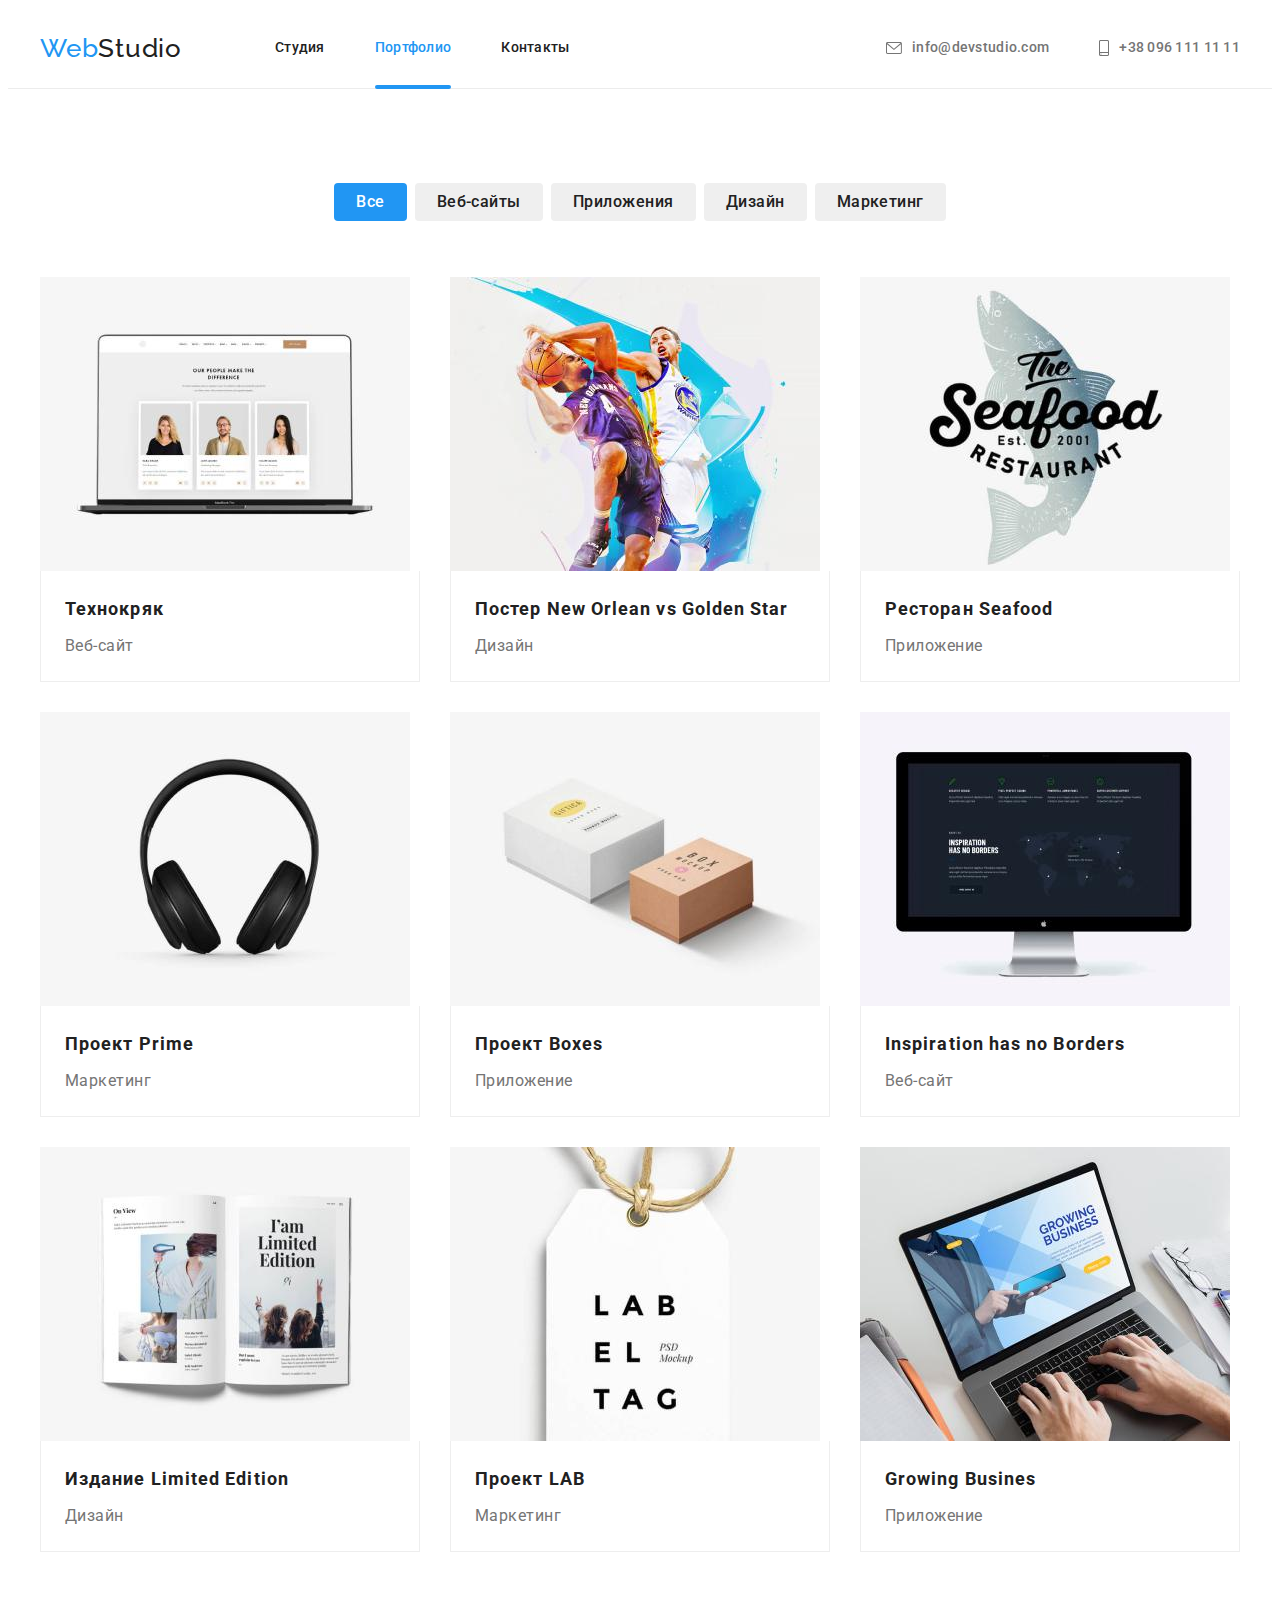
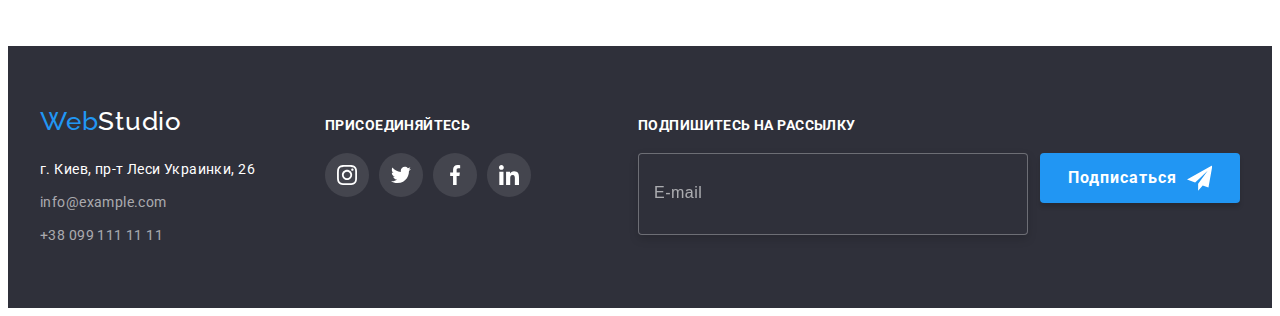
==== commit 03002973: "add scss-2" ====
--- a/portfolio.html
+++ b/portfolio.html
@@ -11,7 +11,7 @@
     <link rel="stylesheet" href="https://cdnjs.cloudflare.com/ajax/libs/modern-normalize/1.1.0/modern-normalize.min.css"
         integrity="sha512-wpPYUAdjBVSE4KJnH1VR1HeZfpl1ub8YT/NKx4PuQ5NmX2tKuGu6U/JRp5y+Y8XG2tV+wKQpNHVUX03MfMFn9Q=="
         crossorigin="anonymous" referrerpolicy="no-referrer" />
-    <link rel="stylesheet" href="./css/styles.css">
+    <link rel="stylesheet" href="./css/main.css">
     
 </head>
 
@@ -238,37 +238,36 @@
             <strong class="footer-header">
                 присоединяйтесь
             </strong>
-            <ul class="footer-social-list">
-                <li class="list social-item">
-                    <a href="" class="social-link footer-social-link">
-                        <svg class="social-icon footer-social-icon" width="20" height="20">
-                            <use href="./images/icons.svg#icon-instagram"></use>
-                        </svg>
-                    </a>
-                </li>
-                <li class="list social-item">
-                    <a href="" class="social-link footer-social-link">
-                        <svg class="social-icon footer-social-icon" width="20" height="20">
-                            <use href="./images/icons.svg#icon-twitter"></use>
-                        </svg>
-                    </a>
-                </li>
-                <li class="list social-item">
-                    <a href="" class="social-link footer-social-link">
-                        <svg class="social-icon footer-social-icon" width="20" height="20">
-                            <use href="./images/icons.svg#icon-facebook"></use>
-                        </svg>
-                    </a>
-                </li>
-                <li class="list social-item">
-                    <a href="" class="social-link footer-social-link">
-                        <svg class="social-icon footer-social-icon" width="20" height="20">
-                            <use href="./images/icons.svg#icon-linkedin"></use>
-                        </svg>
-                    </a>
-                </li>
-            </ul>
-
+        <ul class="footer-social-list">
+            <li class="list social-list__item">
+                <a href="" class="social-list__link footer-social-link">
+                    <svg class="social-list__icon footer-social-icon" width="20" height="20">
+                        <use href="./images/icons.svg#icon-instagram"></use>
+                    </svg>
+                </a>
+            </li>
+            <li class="list social-list__item">
+                <a href="" class="social-list__link footer-social-link">
+                    <svg class="social-list__icon footer-social-icon" width="20" height="20">
+                        <use href="./images/icons.svg#icon-twitter"></use>
+                    </svg>
+                </a>
+            </li>
+            <li class="list social-list__item">
+                <a href="" class="social-list__link footer-social-link">
+                    <svg class="social-list__icon footer-social-icon" width="20" height="20">
+                        <use href="./images/icons.svg#icon-facebook"></use>
+                    </svg>
+                </a>
+            </li>
+            <li class="list social-list__item">
+                <a href="" class="social-list__link footer-social-link">
+                    <svg class="social-list__icon footer-social-icon" width="20" height="20">
+                        <use href="./images/icons.svg#icon-linkedin"></use>
+                    </svg>
+                </a>
+            </li>
+        </ul>
         </div>
 
         <div class="footer-form-wrapper">
--- a/css/main.css
+++ b/css/main.css
@@ -0,0 +1,897 @@
+:root {
+  --primary-color-text: #757575;
+  --color-header: #212121;
+  --accent-color: #2196f3;
+  --secondary-color-text: #ffffff;
+  --color-svg-border: #afb1b8;
+}
+
+.visually-hidden {
+  position: absolute;
+  white-space: nowrap;
+  width: 1px;
+  height: 1px;
+  overflow: hidden;
+  border: 0;
+  padding: 0;
+  clip: rect(0 0 0 0);
+  clip-path: inset(50%);
+  margin: -1px;
+}
+
+body {
+  font-family: Roboto, sans-serif;
+  color: var(--primary-color-text);
+  font-style: normal;
+}
+
+ul {
+  margin: 0;
+  padding: 0;
+}
+
+img {
+  display: block;
+  max-width: 100%;
+  height: auto;
+}
+
+button {
+  cursor: pointer;
+}
+
+.link {
+  text-decoration: none;
+}
+
+.list {
+  list-style: none;
+}
+
+p,
+h1,
+h2,
+h3,
+h4,
+h5,
+h6 {
+  margin: 0;
+}
+
+.container {
+  width: 1200px;
+  padding-left: 15px;
+  padding-right: 15px;
+  margin: 0 auto;
+}
+
+.section {
+  padding-top: 94px;
+  padding-bottom: 94px;
+}
+
+.nav__logo {
+  display: inline-block;
+  font-family: Raleway, sans-serif;
+  font-weight: 500;
+  font-size: 26px;
+  line-height: 1.19;
+  letter-spacing: 0.03em;
+  color: var(--color-header);
+  margin-right: 93px;
+  padding-top: 24px;
+  padding-bottom: 24px;
+}
+
+.logo {
+  color: var(--accent-color);
+}
+
+.hero__btn {
+  cursor: pointer;
+  font-family: Roboto, sans-serif;
+  font-weight: 500;
+  font-size: 16px;
+  line-height: 1.63;
+  letter-spacing: 0.06em;
+  color: var(--secondary-color-text);
+  background-color: var(--accent-color);
+  box-shadow: 0px 4px 4px rgba(0, 0, 0, 0.15);
+  border: none;
+  border-radius: 4px;
+  margin-top: 30px;
+  padding: 10px 32px;
+  transition: color 250ms cubic-bezier(0.4, 0, 0.2, 1);
+}
+
+.header-item {
+  font-weight: 700;
+  font-size: 36px;
+  line-height: 1.16;
+  text-align: center;
+  letter-spacing: 0.03em;
+  color: var(--color-header);
+  margin-bottom: 50px;
+}
+
+.social-list {
+  display: flex;
+  justify-content: center;
+}
+
+.social-list__item {
+  width: 44px;
+  height: 44px;
+  margin-right: 10px;
+}
+
+.social-list__item:last-child {
+  margin-right: 0;
+}
+
+.social-list__link {
+  width: 100%;
+  height: 100%;
+  background-color: var(--secondary-color-text);
+  border-radius: 50%;
+  display: flex;
+  align-items: center;
+  justify-content: center;
+  color: var(--color-svg-border);
+  transition: background-color 250ms cubic-bezier(0.4, 0, 0.2, 1), color 250ms cubic-bezier(0.4, 0, 0.2, 1);
+}
+
+.social-list__icon {
+  fill: currentColor;
+}
+
+.social-list__link:hover,
+.social-list__link:focus {
+  background-color: var(--accent-color);
+  color: var(--secondary-color-text);
+}
+
+.footer-form-wrapper {
+  margin-left: auto;
+}
+
+.footer-form {
+  display: flex;
+}
+
+.footer-form-input {
+  width: 358px;
+  height: 50px;
+  border: 1px solid rgba(255, 255, 255, 0.3);
+  filter: drop-shadow(0px 4px 4px rgba(0, 0, 0, 0.15));
+  border-radius: 4px;
+  background-color: #2f303a;
+  padding: 15px 15px 15px 15px;
+  color: var(--secondary-color-text);
+}
+
+.footer-form-input::placeholder {
+  display: block;
+  font-weight: 400;
+  font-size: 16px;
+  line-height: calc(20 / 16);
+  letter-spacing: 0.03em;
+  color: rgba(255, 255, 255, 0.6);
+}
+
+.footer-form-button {
+  width: 200px;
+  height: 50px;
+  padding: 10px 28px;
+  margin-left: 12px;
+  font-family: Roboto;
+  font-weight: 700;
+  font-size: 16px;
+  line-height: calc(30 / 16);
+  display: flex;
+  align-items: center;
+  justify-content: center;
+  letter-spacing: 0.06em;
+  color: var(--secondary-color-text);
+  background: var(--accent-color);
+  box-shadow: 0px 4px 4px rgba(0, 0, 0, 0.15);
+  border-radius: 4px;
+  border: none;
+}
+
+.footer-form-icon {
+  width: 100%;
+  height: 100%;
+  margin-left: 10px;
+}
+
+.navigation-list {
+  display: flex;
+}
+
+.navigation-list > .list {
+  display: inline-block;
+}
+
+.navigation-list__item > .link {
+  padding-top: 32px;
+  padding-bottom: 32px;
+}
+
+.navigation-list__item:not(:last-child) {
+  margin-right: 50px;
+}
+
+.header-container {
+  display: flex;
+  align-items: center;
+}
+
+.nav {
+  display: flex;
+  align-items: center;
+}
+
+.nav-item:not(:last-child) {
+  margin-right: 50px;
+}
+
+.navigation-list__link {
+  display: block;
+  font-family: inherit;
+  font-weight: 500;
+  font-size: 14px;
+  line-height: 1.14;
+  letter-spacing: 0.02em;
+  color: var(--color-header);
+  position: relative;
+  transition: color 250ms cubic-bezier(0.4, 0, 0.2, 1);
+}
+
+.current {
+  color: var(--accent-color);
+}
+
+.navigation-list__link.current::after {
+  content: "";
+  display: block;
+  position: absolute;
+  width: 100%;
+  height: 4px;
+  bottom: -1px;
+  border-radius: 2px;
+  background-color: var(--accent-color);
+}
+
+.navigation-list__link:hover,
+.navigation-list__item:focus {
+  color: var(--accent-color);
+}
+
+.contacts {
+  display: flex;
+  margin-left: auto;
+}
+
+.contacts-list__link {
+  display: flex;
+  font-family: inherit;
+  font-weight: 500;
+  font-size: 14px;
+  line-height: 1.14;
+  letter-spacing: 0.02em;
+  color: var(--primary-color-text);
+  align-items: center;
+  padding-top: 32px;
+  padding-bottom: 32px;
+  transition: color 250ms cubic-bezier(0.4, 0, 0.2, 1);
+}
+
+.contacts-list__link:hover,
+.contacts-list__link:focus {
+  color: var(--accent-color);
+}
+
+.contacts-list:not(:last-child) {
+  margin-right: 50px;
+}
+
+.contacts-list__envelope {
+  margin-right: 10px;
+  fill: currentColor;
+}
+
+.header-border {
+  border-bottom: 1px solid #ececec;
+}
+
+.hero {
+  background-image: linear-gradient(rgba(47, 48, 58, 0.4), rgba(47, 48, 58, 0.4)), url(../images/hero.jpg);
+  background-repeat: no-repeat;
+  background-size: cover;
+  background-position: center;
+  text-align: center;
+  padding-top: 200px;
+  padding-bottom: 200px;
+  max-width: 1600px;
+  margin: 0 auto;
+}
+
+.hero__header {
+  font-weight: 900;
+  font-size: 44px;
+  line-height: 1.36;
+  letter-spacing: 0.06em;
+  text-transform: uppercase;
+  width: 696px;
+  margin: auto;
+  color: var(--secondary-color-text);
+}
+
+.features {
+  display: flex;
+  justify-content: center;
+}
+
+.featers__list:not(:last-child) {
+  margin-right: 30px;
+}
+
+.features__div {
+  width: 270px;
+  height: 120px;
+  margin-bottom: 30px;
+  background: #f5f4fa;
+  border-radius: 4px;
+  display: flex;
+  align-items: center;
+  justify-content: center;
+}
+
+.features__item {
+  font-weight: 700;
+  font-size: 14px;
+  line-height: 1.14;
+  letter-spacing: 0.03em;
+  text-transform: uppercase;
+  color: var(--color-header);
+  margin-bottom: 10px;
+}
+
+.features__discription {
+  font-size: 14px;
+  line-height: 1.71;
+  letter-spacing: 0.03em;
+  color: var(--primary-color-text);
+}
+
+.section-photo {
+  padding-top: 0;
+}
+
+.photo-list {
+  display: flex;
+}
+
+.photo-list__item:not(:last-child) {
+  margin-right: 30px;
+}
+
+.photo-list__wrapper {
+  position: relative;
+}
+
+.photo-list__discription {
+  font-family: inherit;
+  font-weight: 700;
+  font-size: 14px;
+  line-height: calc(16 / 14);
+  text-align: center;
+  letter-spacing: 0.03em;
+  text-transform: uppercase;
+  width: 100%;
+  position: absolute;
+  top: 50%;
+  left: 50%;
+  transform: translate(-50%, -50%);
+  color: var(--secondary-color-text);
+}
+
+.photo-list__label {
+  background: rgba(47, 48, 58, 0.8);
+  width: 370px;
+  height: 70px;
+  position: absolute;
+  bottom: 0%;
+}
+
+.team {
+  display: flex;
+}
+
+.team__card {
+  box-shadow: 0px 1px 3px rgba(0, 0, 0, 0.12), 0px 1px 1px rgba(0, 0, 0, 0.14), 0px 2px 1px rgba(0, 0, 0, 0.2);
+  border-radius: 0px 0px 4px 4px;
+}
+
+.team__card:not(:last-child) {
+  margin-right: 30px;
+}
+
+.team__header {
+  font-weight: 500;
+  font-size: 16px;
+  line-height: 1.19;
+  letter-spacing: 0.03em;
+  color: var(--color-header);
+  margin-bottom: 10px;
+  text-align: center;
+}
+
+.team__item {
+  padding: 30px 32px;
+  background-color: var(--secondary-color-text);
+}
+
+.team-section {
+  background-color: #f5f4fa;
+}
+
+.team__profession {
+  font-size: 16px;
+  line-height: 1.19;
+  letter-spacing: 0.03em;
+  color: var(--primary-color-text);
+  text-align: center;
+  margin-bottom: 16px;
+}
+
+.clients {
+  display: flex;
+  justify-content: center;
+}
+
+.clients__list:not(:last-child) {
+  margin-right: 30px;
+}
+
+.clients__link {
+  width: 170px;
+  height: 92px;
+  display: flex;
+  align-items: center;
+  justify-content: center;
+  border: 1px solid var(--color-svg-border);
+  border-radius: 4px;
+  color: var(--color-svg-border);
+  transition: border 250ms cubic-bezier(0.4, 0, 0.2, 1), color 250ms cubic-bezier(0.4, 0, 0.2, 1);
+}
+
+.clients__logo {
+  fill: currentColor;
+}
+
+.clients__link:hover,
+.clients__link:focus {
+  border: 1px solid #2196f3;
+  color: var(--accent-color);
+}
+
+.footer {
+  background-color: #2f303a;
+  padding-top: 60px;
+  padding-bottom: 60px;
+}
+
+.container-footer {
+  display: flex;
+  align-items: baseline;
+}
+
+.footer-contacts {
+  margin-right: 70px;
+}
+
+.address {
+  font-style: inherit;
+  margin-top: 20px;
+}
+
+.webstudio-white {
+  font-family: Raleway, sans-serif;
+  font-weight: 500;
+  font-size: 26px;
+  line-height: 1.19;
+  letter-spacing: 0.03em;
+  color: var(--secondary-color-text);
+}
+
+.footer-adress {
+  display: inline-block;
+  font-style: inherit;
+  font-size: 14px;
+  line-height: 1.71;
+  letter-spacing: 0.03em;
+  color: var(--secondary-color-text);
+  transition: color 250ms cubic-bezier(0.4, 0, 0.2, 1);
+}
+
+.footer-list {
+  margin-bottom: 9px;
+}
+
+.footer-adress:hover,
+.footer-adress:focus {
+  color: var(--accent-color);
+}
+
+.footer-contacts {
+  font-size: 14px;
+  line-height: 1.71;
+  letter-spacing: 0.03em;
+  color: rgba(255, 255, 255, 0.6);
+  transition: color 250ms cubic-bezier(0.4, 0, 0.2, 1);
+}
+
+.footer-contacts:hover,
+.footer-contacts:focus {
+  color: var(--accent-color);
+}
+
+.footer-header {
+  display: block;
+  font-family: inherit;
+  font-weight: 700;
+  font-size: 14px;
+  line-height: calc(16 / 14);
+  letter-spacing: 0.03em;
+  text-transform: uppercase;
+  color: var(--secondary-color-text);
+  margin-bottom: 20px;
+}
+
+.footer-social-list {
+  display: flex;
+}
+
+.social-item:not(:last-child) {
+  margin-right: 10px;
+}
+
+.footer-social-link {
+  background-color: rgba(255, 255, 255, 0.1);
+  transition: background-color 250ms cubic-bezier(0.4, 0, 0.2, 1);
+}
+
+.footer-social-icon {
+  fill: var(--secondary-color-text);
+}
+
+.button-list {
+  display: flex;
+  justify-content: center;
+  margin-bottom: 56px;
+}
+
+.button-list > .list:not(:last-child) {
+  margin-right: 8px;
+}
+
+.button-list__item {
+  padding: 6px 22px;
+  cursor: pointer;
+  font-family: Roboto, sans-serif;
+  font-weight: 500;
+  font-size: 16px;
+  line-height: 1.63;
+  letter-spacing: 0.03em;
+  color: var(--color-header);
+  border: none;
+  border-radius: 4px;
+  transition: color 250ms cubic-bezier(0.4, 0, 0.2, 1), background-color 250ms cubic-bezier(0.4, 0, 0.2, 1), box-shadow 250ms cubic-bezier(0.4, 0, 0.2, 1);
+}
+
+.button-list__item:hover,
+.button-list__item:focus {
+  background-color: var(--accent-color);
+  color: var(--secondary-color-text);
+  box-shadow: 0px 3px 1px rgba(0, 0, 0, 0.1), 0px 1px 2px rgba(0, 0, 0, 0.08), 0px 2px 2px rgba(0, 0, 0, 0.12);
+}
+
+.button-list__item--active {
+  background-color: var(--accent-color);
+  color: var(--secondary-color-text);
+}
+
+.card-list {
+  display: flex;
+  flex-wrap: wrap;
+  margin-left: -30px;
+  margin-top: -30px;
+}
+
+.card-list > .list {
+  flex-basis: calc(100% / 3 - 30px);
+  margin-left: 30px;
+  margin-top: 30px;
+}
+
+.card-item {
+  padding: 20px 24px 20px 24px;
+  border: 1px solid #eeeeee;
+  border-top: 0;
+}
+
+.projects-item {
+  font-weight: 700;
+  font-size: 18px;
+  line-height: 2;
+  letter-spacing: 0.06em;
+  color: var(--color-header);
+  margin-bottom: 4px;
+}
+
+.projects-discription {
+  font-size: 16px;
+  line-height: 1.87;
+  letter-spacing: 0.03em;
+  color: var(--primary-color-text);
+}
+
+.portfolio-link {
+  display: block;
+  transition: box-shadow 250ms cubic-bezier(0.4, 0, 0.2, 1);
+}
+
+.portfolio-link:hover,
+.portfolio-link:focus {
+  box-shadow: 0px 1px 1px rgba(0, 0, 0, 0.12), 0px 4px 4px rgba(0, 0, 0, 0.06), 1px 4px 6px rgba(0, 0, 0, 0.16);
+}
+
+.portfolio-thumb {
+  position: relative;
+  overflow: hidden;
+}
+
+.portfolio-discr {
+  width: 322px;
+  font-family: inherit;
+  font-weight: 400;
+  font-size: 18px;
+  line-height: 1.56;
+  letter-spacing: 0.03em;
+  color: var(--secondary-color-text);
+  text-shadow: 0px 4px 4px rgba(0, 0, 0, 0.25);
+}
+
+.portfolio-text {
+  width: 100%;
+  height: 100%;
+  position: absolute;
+  background-color: rgba(33, 150, 243, 0.9);
+  transform: translateY(100%);
+  padding: 63px 24px;
+  opacity: 0;
+  transition: transform 250ms cubic-bezier(0.4, 0, 0.2, 1), opacity 250ms cubic-bezier(0.4, 0, 0.2, 1);
+}
+
+.portfolio-link:hover .portfolio-text,
+.portfolio-link:focus .portfolio-text {
+  transform: translateY(0);
+  opacity: 1;
+}
+
+.backdrop {
+  width: 100vw;
+  height: 100vh;
+  background: rgba(0, 0, 0, 0.2);
+  position: fixed;
+  top: 0;
+  transition: opacity 250ms cubic-bezier(0.4, 0, 0.2, 1), visibility 250ms cubic-bezier(0.4, 0, 0.2, 1);
+}
+
+.backdrop.is-hidden {
+  visibility: hidden;
+  opacity: 0;
+  pointer-events: none;
+}
+
+.backdrop.is-hidden .modal {
+  transform: translate(-50%, -50%) scale(1.2);
+  transition: transform 250ms cubic-bezier(0.4, 0, 0.2, 1);
+}
+
+.modal-close-btn {
+  background-color: var(--secondary-color-text);
+  border: 1px solid rgba(0, 0, 0, 0.1);
+  width: 30px;
+  height: 30px;
+  border-radius: 50%;
+  position: absolute;
+  top: 8px;
+  right: 8px;
+  display: flex;
+  align-items: center;
+  justify-content: center;
+  transition: color 250ms cubic-bezier(0.4, 0, 0.2, 1);
+}
+
+.modal-close-btn:hover,
+.modal-close-btn:focus {
+  color: var(--accent-color);
+}
+
+.modal-icon-close {
+  fill: currentColor;
+}
+
+.modal-icon-close {
+  color: currentColor;
+}
+
+.modal {
+  position: absolute;
+  width: 530px;
+  background-color: var(--secondary-color-text);
+  border-radius: 4px;
+  padding: 40px;
+  top: 50%;
+  left: 50%;
+  transform: translate(-50%, -50%) scale(1);
+  transition: transform 250ms cubic-bezier(0.4, 0, 0.2, 1);
+}
+
+.modal-form {
+  display: flex;
+  flex-direction: column;
+}
+
+.modal-form-head {
+  font-family: inherit;
+  font-weight: 700;
+  font-size: 20px;
+  line-height: calc(23 / 20);
+  text-align: center;
+  letter-spacing: 0.03em;
+  color: #212121;
+  margin-bottom: 12px;
+}
+
+.modal-form-field {
+  font-family: inherit;
+  font-weight: 400;
+  font-size: 12px;
+  line-height: calc(14 / 12);
+  letter-spacing: 0.01em;
+  margin-bottom: 10px;
+  color: var(--primary-color-text);
+}
+
+.modal-form-input {
+  width: 100%;
+  height: 40px;
+  background: var(--secondary-color-text);
+  border: 1px solid rgba(33, 33, 33, 0.2);
+  border-radius: 4px;
+  padding-left: 42px;
+  transition: border-color 250ms cubic-bezier(0.4, 0, 0.2, 1);
+}
+
+.modal-form-input:focus {
+  outline: none;
+  border: 1px solid var(--accent-color);
+}
+
+.modal-form-wrapper {
+  display: block;
+  position: relative;
+  margin-top: 4px;
+}
+
+.modal-form-icon {
+  position: absolute;
+  top: 50%;
+  left: 12px;
+  transform: translateY(-50%);
+  transition: fill 250ms cubic-bezier(0.4, 0, 0.2, 1);
+}
+
+.modal-form-input:focus + .modal-form-icon {
+  fill: var(--accent-color);
+}
+
+.modal-form-massage {
+  width: 100%;
+  height: 120px;
+  border: 1px solid rgba(33, 33, 33, 0.2);
+  border-radius: 4px;
+  resize: none;
+  margin-top: 4px;
+  padding: 12px 16px;
+  transition: border-color 250ms cubic-bezier(0.4, 0, 0.2, 1);
+}
+
+.modal-form-massage:focus {
+  outline: none;
+  border: 1px solid var(--accent-color);
+}
+
+.modal-form-button {
+  align-self: center;
+  width: 200px;
+  height: 50px;
+  padding: 10px 55px;
+  margin-top: auto;
+  cursor: pointer;
+  font-family: inherit;
+  font-weight: 500;
+  font-size: 16px;
+  line-height: 1.63;
+  letter-spacing: 0.06em;
+  color: var(--secondary-color-text);
+  background-color: var(--accent-color);
+  border: none;
+  border-radius: 4px;
+  transition: box-shadow 250ms cubic-bezier(0.4, 0, 0.2, 1);
+}
+
+.modal-form-button:hover,
+.modal-form-button:focus {
+  box-shadow: 0px 4px 4px rgba(0, 0, 0, 0.35);
+}
+
+.modal-form-massage::placeholder {
+  font-weight: 400;
+  font-size: 14px;
+  line-height: calc(16 / 14);
+  letter-spacing: 0.01em;
+  margin-bottom: 20px;
+  color: rgba(117, 117, 117, 0.5);
+}
+
+.modal-form-checkbox {
+  display: block;
+  margin-right: 8px;
+}
+
+.modal-form-checkbox-label {
+  font-weight: 400;
+  font-size: 14px;
+  line-height: calc(24 / 14);
+  letter-spacing: 0.03em;
+  color: var(--primary-color-text);
+  display: flex;
+  align-items: center;
+  justify-content: center;
+  margin-bottom: 30px;
+}
+
+.modal-form-checkbox:checked + .modal-form-checkbox-label::before {
+  background-image: url(../images/vector.svg);
+  background-color: var(--accent-color);
+  background-repeat: no-repeat;
+  background-position: center;
+  border: none;
+}
+
+.modal-form-checkbox-label::before {
+  display: block;
+  content: "";
+  width: 16px;
+  height: 15px;
+  border: 2px solid #212121;
+  border-radius: 2px;
+  margin-right: 8px;
+  cursor: pointer;
+  transition: border-color 250ms cubic-bezier(0.4, 0, 0.2, 1);
+}
+
+.modal-form-checkbox-label:hover::before,
+.modal-form-checkbox-label:focus::before {
+  border-color: var(--accent-color);
+}
+
+.modal-link {
+  color: var(--accent-color);
+}
+/*# sourceMappingURL=main.css.map */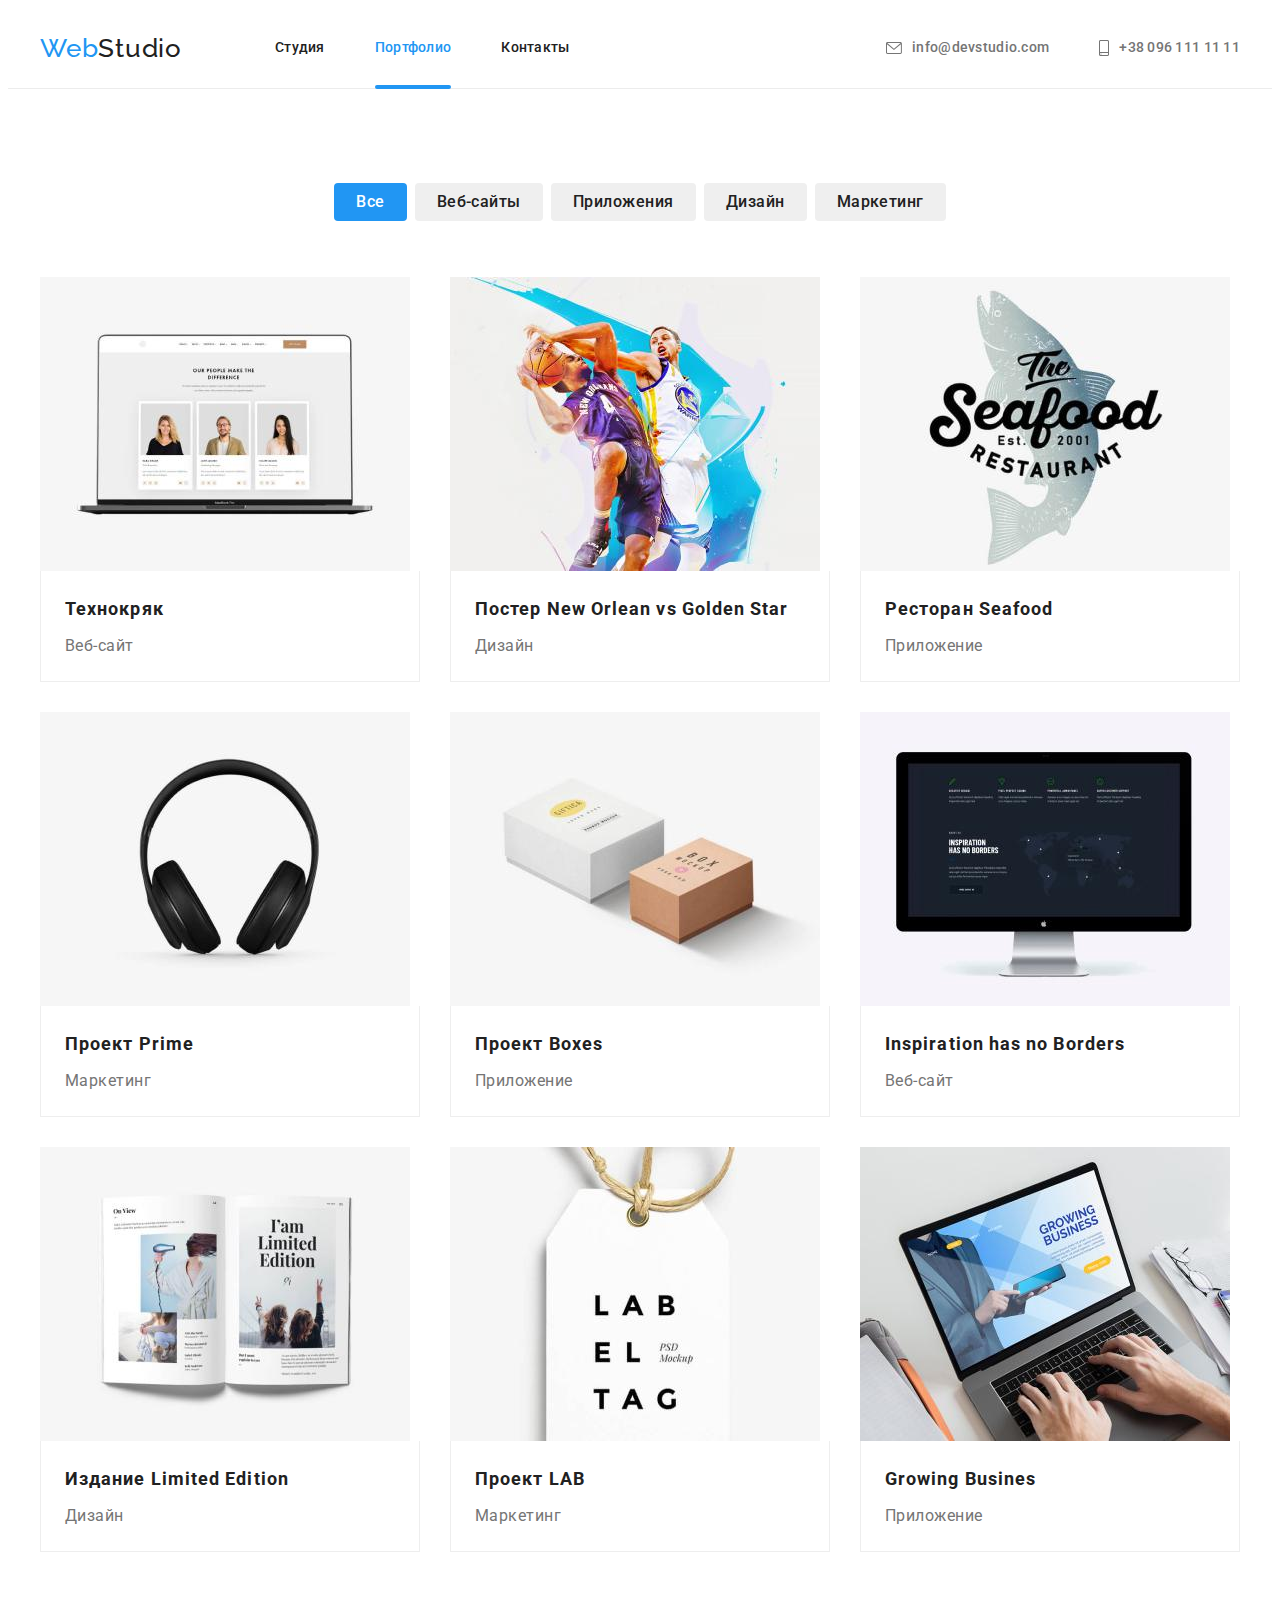
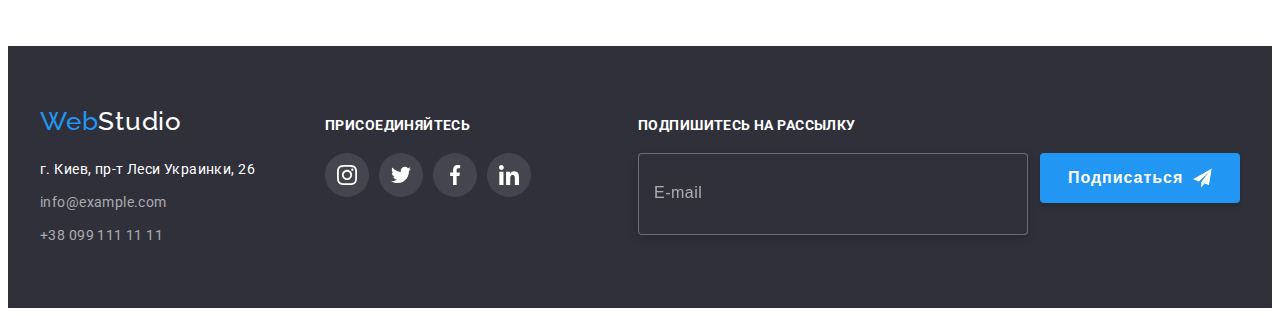
==== commit d00b5f83: "fix scss & bam" ====
--- a/portfolio.html
+++ b/portfolio.html
@@ -11,7 +11,7 @@
     <link rel="stylesheet" href="https://cdnjs.cloudflare.com/ajax/libs/modern-normalize/1.1.0/modern-normalize.min.css"
         integrity="sha512-wpPYUAdjBVSE4KJnH1VR1HeZfpl1ub8YT/NKx4PuQ5NmX2tKuGu6U/JRp5y+Y8XG2tV+wKQpNHVUX03MfMFn9Q=="
         crossorigin="anonymous" referrerpolicy="no-referrer" />
-    <link rel="stylesheet" href="./css/main.css">
+    <link rel="stylesheet" href="./css/main.min.css">
     
 </head>
 
@@ -22,7 +22,7 @@
             
             <a href="" class="nav__logo link"><span class="logo">Web</span>Studio</a>
             
-            <ul class="navigation-list">
+            <ul class="navigation-list navigation-list--margin">
                 <li class="list navigation-list__item">
                     <a href="./index.html" class="navigation-list__link link">Студия</a>
                 </li>
@@ -36,18 +36,18 @@
 
         </nav>
 
-        <ul class="contacts">
-            <li class="list contacts-list">
-                <a href="mailto:info@devstudio.com" class="contacts-list__link link">
-                    <svg class="contacts-list__envelope" width="16" height="12">
+        <ul class="contacts contacts--margin-left">
+            <li class="list contacts__list">
+                <a href="mailto:info@devstudio.com" class="contacts__link link">
+                    <svg class="contacts__envelope" width="16" height="12">
                         <use href="./images/icons.svg#icon-envelope"></use>
                     </svg>
                     info@devstudio.com
                 </a>
             </li>
-            <li class="list contacts-list">
-                <a href="tel:+380961111111" class="contacts-list__link link">
-                    <svg class="contacts-list__envelope" width="10" height="16">
+            <li class="list contacts__list">
+                <a href="tel:+380961111111" class="contacts__link link">
+                    <svg class="contacts__envelope" width="10" height="16">
                         <use href="./images/icons.svg#icon-smartphone"></use>
                     </svg>
                     +38 096 111 11 11</a>
--- a/css/main.min.css
+++ b/css/main.min.css
@@ -0,0 +1,2 @@
+:root{--primary-color-text: #757575;--color-header: #212121;--accent-color: #2196f3;--secondary-color-text: #ffffff;--color-svg-border: #afb1b8;--primary-font-family: Roboto, sans-serif;--secondary-font-family: Raleway, sans-serif}.visually-hidden{position:absolute;white-space:nowrap;width:1px;height:1px;overflow:hidden;border:0;padding:0;clip:rect(0 0 0 0);clip-path:inset(50%);margin:-1px}.social-list__link,.footer-form-button,.features__div,.clients__link,.modal-close-btn,.modal-form-checkbox-label{display:flex;align-items:center;justify-content:center}body{font-family:var(--primary-font-family);color:var(--primary-color-text);font-style:normal}ul{margin:0;padding:0}img{display:block;max-width:100%;height:auto}button{cursor:pointer}.link{text-decoration:none}.list{list-style:none}p,h1,h2,h3,h4,h5,h6{margin:0}.container{width:1200px;padding-left:15px;padding-right:15px;margin:0 auto}.section{padding-top:94px;padding-bottom:94px}.nav__logo{display:inline-block;font-family:var(--secondary-font-family);font-weight:500;font-size:26px;line-height:1.19;letter-spacing:0.03em;color:var(--color-header);padding-top:24px;padding-bottom:24px}.logo{color:var(--accent-color)}.hero__btn{cursor:pointer;font-weight:500;font-size:16px;line-height:1.63;letter-spacing:0.06em;color:var(--secondary-color-text);background-color:var(--accent-color);box-shadow:0px 4px 4px rgba(0,0,0,0.15);border:none;border-radius:4px;margin-top:30px;padding:10px 32px;transition:color 250ms cubic-bezier(0.4, 0, 0.2, 1)}.header-item{font-weight:700;font-size:36px;line-height:1.16;text-align:center;letter-spacing:0.03em;color:var(--color-header);margin-bottom:50px}.social-list{display:flex;justify-content:center}.social-list__item{width:44px;height:44px;margin-right:10px}.social-list__item:last-child{margin-right:0}.social-list__link{width:100%;height:100%;background-color:var(--secondary-color-text);border-radius:50%;color:var(--color-svg-border);transition:background-color 250ms cubic-bezier(0.4, 0, 0.2, 1),color 250ms cubic-bezier(0.4, 0, 0.2, 1)}.social-list__link:hover,.social-list__link:focus{background-color:var(--accent-color);color:var(--secondary-color-text)}.social-list__icon{fill:currentColor}.footer-form-wrapper{margin-left:auto}.footer-form{display:flex}.footer-form-button{width:200px;height:50px;padding:10px 28px;margin-left:12px;font-weight:700;font-size:16px;line-height:calc(30 / 16);letter-spacing:0.06em;color:var(--secondary-color-text);background:var(--accent-color);box-shadow:0px 4px 4px rgba(0,0,0,0.15);border-radius:4px;border:none}.footer-form-input{width:358px;height:50px;border:1px solid rgba(255,255,255,0.3);filter:drop-shadow(0px 4px 4px rgba(0,0,0,0.15));border-radius:4px;background-color:#2f303a;padding:15px 15px 15px 15px;color:var(--secondary-color-text)}.footer-form-input::placeholder{display:block;font-weight:400;font-size:16px;line-height:calc(20 / 16);letter-spacing:0.03em;color:rgba(255,255,255,0.6)}.footer-form-icon{width:100%;height:100%;margin-left:10px}.navigation-list{display:flex}.navigation-list__item:not(:last-child){margin-right:50px}.navigation-list--margin{margin-left:93px}.navigation-list>.list{display:inline-block}.navigation-list__item>.link{padding-top:32px;padding-bottom:32px}.header-container{display:flex;align-items:center}.nav{display:flex;align-items:center}.navigation-list__link{display:block;font-family:inherit;font-weight:500;font-size:14px;line-height:1.14;letter-spacing:0.02em;color:var(--color-header);position:relative;transition:color 250ms cubic-bezier(0.4, 0, 0.2, 1)}.navigation-list__link:hover,.navigation-list__link:focus{color:var(--accent-color)}.current{color:var(--accent-color)}.navigation-list__link.current::after{content:"";display:block;position:absolute;width:100%;height:4px;bottom:-1px;border-radius:2px;background-color:var(--accent-color)}.contacts{display:flex}.contacts--margin-left{margin-left:auto}.contacts__link{display:flex;font-family:inherit;font-weight:500;font-size:14px;line-height:1.14;letter-spacing:0.02em;color:var(--primary-color-text);align-items:center;padding-top:32px;padding-bottom:32px;transition:color 250ms cubic-bezier(0.4, 0, 0.2, 1)}.contacts__link:hover,.contacts__link:focus{color:var(--accent-color)}.contacts__list:not(:last-child){margin-right:50px}.contacts__envelope{margin-right:10px;fill:currentColor}.header-border{border-bottom:1px solid #ececec}.hero{background-image:linear-gradient(rgba(47,48,58,0.4), rgba(47,48,58,0.4)),url(../images/hero.jpg);background-repeat:no-repeat;background-size:cover;background-position:center;text-align:center;padding-top:200px;padding-bottom:200px;max-width:1600px;margin:0 auto}.hero__header{font-weight:900;font-size:44px;line-height:1.36;letter-spacing:0.06em;text-transform:uppercase;width:696px;margin:auto;color:var(--secondary-color-text)}.features{display:flex;justify-content:center}.features__list:not(:last-child){margin-right:30px}.features__div{width:270px;height:120px;margin-bottom:30px;background:#f5f4fa;border-radius:4px}.features__item{font-weight:700;font-size:14px;line-height:1.14;letter-spacing:0.03em;text-transform:uppercase;color:var(--color-header);margin-bottom:10px}.features__discription{font-size:14px;line-height:1.71;letter-spacing:0.03em;color:var(--primary-color-text)}.section-photo{padding-top:0}.photo-list{display:flex}.photo-list__item:not(:last-child){margin-right:30px}.photo-list__wrapper{position:relative}.photo-list__discription{font-family:inherit;font-weight:700;font-size:14px;line-height:calc(16 / 14);text-align:center;letter-spacing:0.03em;text-transform:uppercase;width:100%;position:absolute;top:50%;left:50%;transform:translate(-50%, -50%);color:var(--secondary-color-text)}.photo-list__label{background:rgba(47,48,58,0.8);width:370px;height:70px;position:absolute;bottom:0%}.team{display:flex}.team__card{box-shadow:0px 1px 3px rgba(0,0,0,0.12),0px 1px 1px rgba(0,0,0,0.14),0px 2px 1px rgba(0,0,0,0.2);border-radius:0px 0px 4px 4px}.team__card:not(:last-child){margin-right:30px}.team__header{font-weight:500;font-size:16px;line-height:1.19;letter-spacing:0.03em;color:var(--color-header);margin-bottom:10px;text-align:center}.team__item{padding:30px 32px;background-color:var(--secondary-color-text)}.team-section{background-color:#f5f4fa}.team__profession{font-size:16px;line-height:1.19;letter-spacing:0.03em;color:var(--primary-color-text);text-align:center;margin-bottom:16px}.clients{display:flex;justify-content:center}.clients__list:not(:last-child){margin-right:30px}.clients__link{width:170px;height:92px;border:1px solid var(--color-svg-border);border-radius:4px;color:var(--color-svg-border);transition:border 250ms cubic-bezier(0.4, 0, 0.2, 1),color 250ms cubic-bezier(0.4, 0, 0.2, 1)}.clients__link:hover,.clients__link:focus{border:1px solid #2196f3;color:var(--accent-color)}.clients__logo{fill:currentColor}.footer{background-color:#2f303a;padding-top:60px;padding-bottom:60px}.container-footer{display:flex;align-items:baseline}.footer-contacts{margin-right:70px}.address{font-style:inherit;margin-top:20px}.webstudio-white{font-family:var(--secondary-font-family);font-weight:500;font-size:26px;line-height:1.19;letter-spacing:0.03em;color:var(--secondary-color-text)}.footer-adress{display:inline-block;font-style:inherit;font-size:14px;line-height:1.71;letter-spacing:0.03em;color:var(--secondary-color-text);transition:color 250ms cubic-bezier(0.4, 0, 0.2, 1)}.footer-adress:hover,.footer-adress:focus{color:var(--accent-color)}.footer-list{margin-bottom:9px}.footer-contacts{font-size:14px;line-height:1.71;letter-spacing:0.03em;color:rgba(255,255,255,0.6);transition:color 250ms cubic-bezier(0.4, 0, 0.2, 1)}.footer-contacts:hover,.footer-contacts:focus{color:var(--accent-color)}.footer-header{display:block;font-family:inherit;font-weight:700;font-size:14px;line-height:calc(16 / 14);letter-spacing:0.03em;text-transform:uppercase;color:var(--secondary-color-text);margin-bottom:20px}.footer-social-list{display:flex}.social-list__item:not(:last-child){margin-right:10px}.footer-social-link{background-color:rgba(255,255,255,0.1);transition:background-color 250ms cubic-bezier(0.4, 0, 0.2, 1)}.footer-social-icon{fill:var(--secondary-color-text)}.button-list{display:flex;justify-content:center;margin-bottom:56px}.button-list>.list:not(:last-child){margin-right:8px}.button-list__item{padding:6px 22px;cursor:pointer;font-family:Roboto, sans-serif;font-weight:500;font-size:16px;line-height:1.63;letter-spacing:0.03em;color:var(--color-header);border:none;border-radius:4px;transition:color 250ms cubic-bezier(0.4, 0, 0.2, 1),background-color 250ms cubic-bezier(0.4, 0, 0.2, 1),box-shadow 250ms cubic-bezier(0.4, 0, 0.2, 1)}.button-list__item:hover,.button-list__item:focus{background-color:var(--accent-color);color:var(--secondary-color-text);box-shadow:0px 3px 1px rgba(0,0,0,0.1),0px 1px 2px rgba(0,0,0,0.08),0px 2px 2px rgba(0,0,0,0.12)}.button-list__item--active{background-color:var(--accent-color);color:var(--secondary-color-text)}.card-list{display:flex;flex-wrap:wrap;margin-left:-30px;margin-top:-30px}.card-list>.list{flex-basis:calc(100% / 3 - 30px);margin-left:30px;margin-top:30px}.card-item{padding:20px 24px 20px 24px;border:1px solid #eeeeee;border-top:0}.projects-item{font-weight:700;font-size:18px;line-height:2;letter-spacing:0.06em;color:var(--color-header);margin-bottom:4px}.projects-discription{font-size:16px;line-height:1.87;letter-spacing:0.03em;color:var(--primary-color-text)}.portfolio-link{display:block;transition:box-shadow 250ms cubic-bezier(0.4, 0, 0.2, 1)}.portfolio-link:hover,.portfolio-link:focus{box-shadow:0px 1px 1px rgba(0,0,0,0.12),0px 4px 4px rgba(0,0,0,0.06),1px 4px 6px rgba(0,0,0,0.16)}.portfolio-thumb{position:relative;overflow:hidden}.portfolio-discr{width:322px;font-family:inherit;font-weight:400;font-size:18px;line-height:1.56;letter-spacing:0.03em;color:var(--secondary-color-text);text-shadow:0px 4px 4px rgba(0,0,0,0.25)}.portfolio-text{width:100%;height:100%;position:absolute;background-color:rgba(33,150,243,0.9);transform:translateY(100%);padding:63px 24px;opacity:0;transition:transform 250ms cubic-bezier(0.4, 0, 0.2, 1),opacity 250ms cubic-bezier(0.4, 0, 0.2, 1)}.portfolio-link:hover .portfolio-text,.portfolio-link:focus .portfolio-text{transform:translateY(0);opacity:1}.backdrop{width:100vw;height:100vh;background:rgba(0,0,0,0.2);position:fixed;top:0;transition:opacity 250ms cubic-bezier(0.4, 0, 0.2, 1),visibility 250ms cubic-bezier(0.4, 0, 0.2, 1)}.backdrop.is-hidden{visibility:hidden;opacity:0;pointer-events:none}.backdrop.is-hidden .modal{transform:translate(-50%, -50%) scale(1.2);transition:transform 250ms cubic-bezier(0.4, 0, 0.2, 1)}.modal-close-btn{background-color:var(--secondary-color-text);border:1px solid rgba(0,0,0,0.1);width:30px;height:30px;border-radius:50%;position:absolute;top:8px;right:8px;transition:color 250ms cubic-bezier(0.4, 0, 0.2, 1)}.modal-close-btn:hover,.modal-close-btn:focus{color:var(--accent-color)}.modal-icon-close{fill:currentColor;color:currentColor}.modal{position:absolute;width:530px;background-color:var(--secondary-color-text);border-radius:4px;padding:40px;top:50%;left:50%;transform:translate(-50%, -50%) scale(1);transition:transform 250ms cubic-bezier(0.4, 0, 0.2, 1)}.modal-form{display:flex;flex-direction:column}.modal-form-head{font-weight:700;font-size:20px;line-height:calc(23 / 20);text-align:center;letter-spacing:0.03em;color:#212121;margin-bottom:12px}.modal-form-field{font-weight:400;font-size:12px;line-height:calc(14 / 12);letter-spacing:0.01em;margin-bottom:10px;color:var(--primary-color-text)}.modal-form-input{width:100%;height:40px;background:var(--secondary-color-text);border:1px solid rgba(33,33,33,0.2);border-radius:4px;padding-left:42px;transition:border-color 250ms cubic-bezier(0.4, 0, 0.2, 1)}.modal-form-input:focus{outline:none;border:1px solid var(--accent-color)}.modal-form-wrapper{display:block;position:relative;margin-top:4px}.modal-form-icon{position:absolute;top:50%;left:12px;transform:translateY(-50%);transition:fill 250ms cubic-bezier(0.4, 0, 0.2, 1)}.modal-form-input:focus+.modal-form-icon{fill:var(--accent-color)}.modal-form-massage{width:100%;height:120px;border:1px solid rgba(33,33,33,0.2);border-radius:4px;resize:none;margin-top:4px;padding:12px 16px;transition:border-color 250ms cubic-bezier(0.4, 0, 0.2, 1)}.modal-form-massage:focus{outline:none;border:1px solid var(--accent-color)}.modal-form-massage::placeholder{font-weight:400;font-size:14px;line-height:calc(16 / 14);letter-spacing:0.01em;margin-bottom:20px;color:rgba(117,117,117,0.5)}.modal-form-button{align-self:center;width:200px;height:50px;padding:10px 55px;margin-top:auto;cursor:pointer;font-weight:500;font-size:16px;line-height:1.63;letter-spacing:0.06em;color:var(--secondary-color-text);background-color:var(--accent-color);border:none;border-radius:4px;transition:box-shadow 250ms cubic-bezier(0.4, 0, 0.2, 1)}.modal-form-button:hover,.modal-form-button:focus{box-shadow:0px 4px 4px rgba(0,0,0,0.35)}.modal-form-checkbox{display:block;margin-right:8px}.modal-form-checkbox-label{font-weight:400;font-size:14px;line-height:calc(24 / 14);letter-spacing:0.03em;color:var(--primary-color-text);margin-bottom:30px}.modal-form-checkbox-label::before{display:block;content:"";width:16px;height:15px;border:2px solid #212121;border-radius:2px;margin-right:8px;cursor:pointer;transition:border-color 250ms cubic-bezier(0.4, 0, 0.2, 1)}.modal-form-checkbox-label:hover::before,.modal-form-checkbox-label:focus::before{border-color:var(--accent-color)}.modal-form-checkbox:checked+.modal-form-checkbox-label::before{background-image:url(../images/vector.svg);background-color:var(--accent-color);background-repeat:no-repeat;background-position:center;border:none}.modal-link{color:var(--accent-color)}
+/*# sourceMappingURL=main.min.css.map */